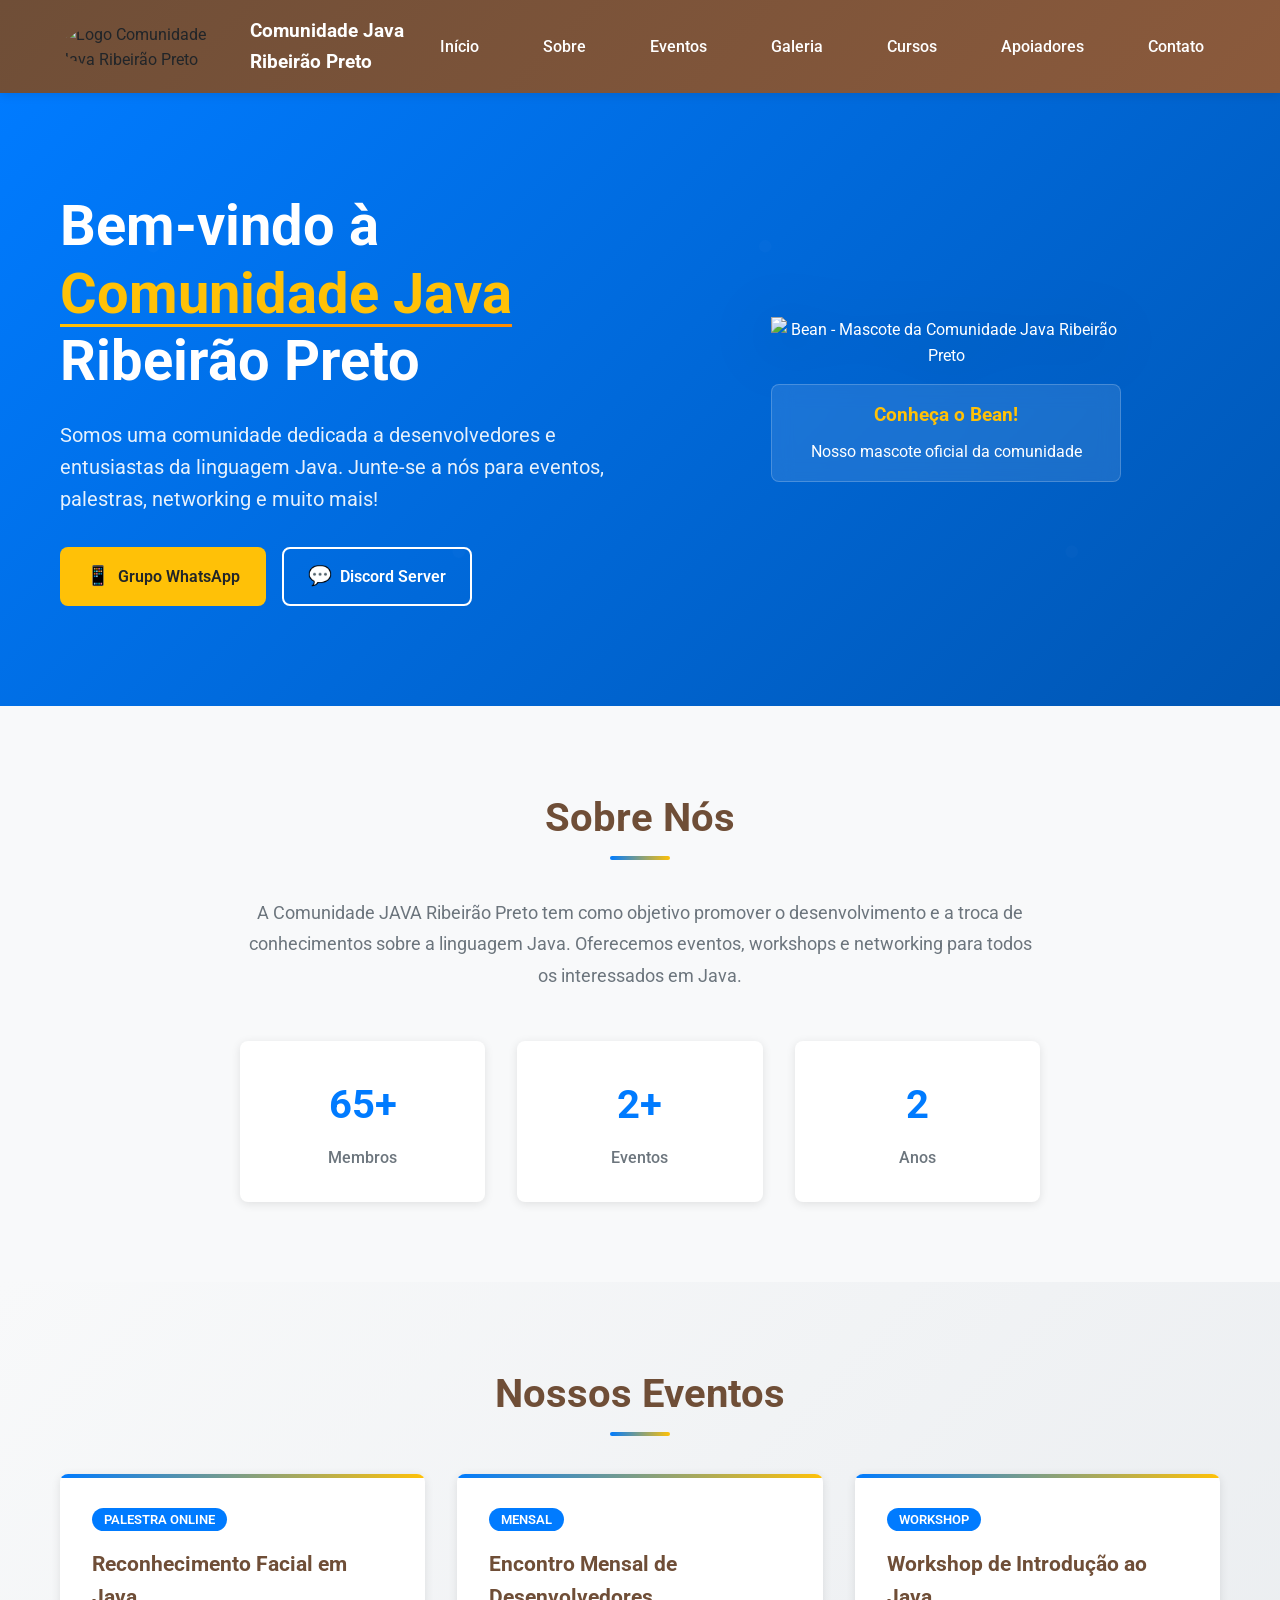
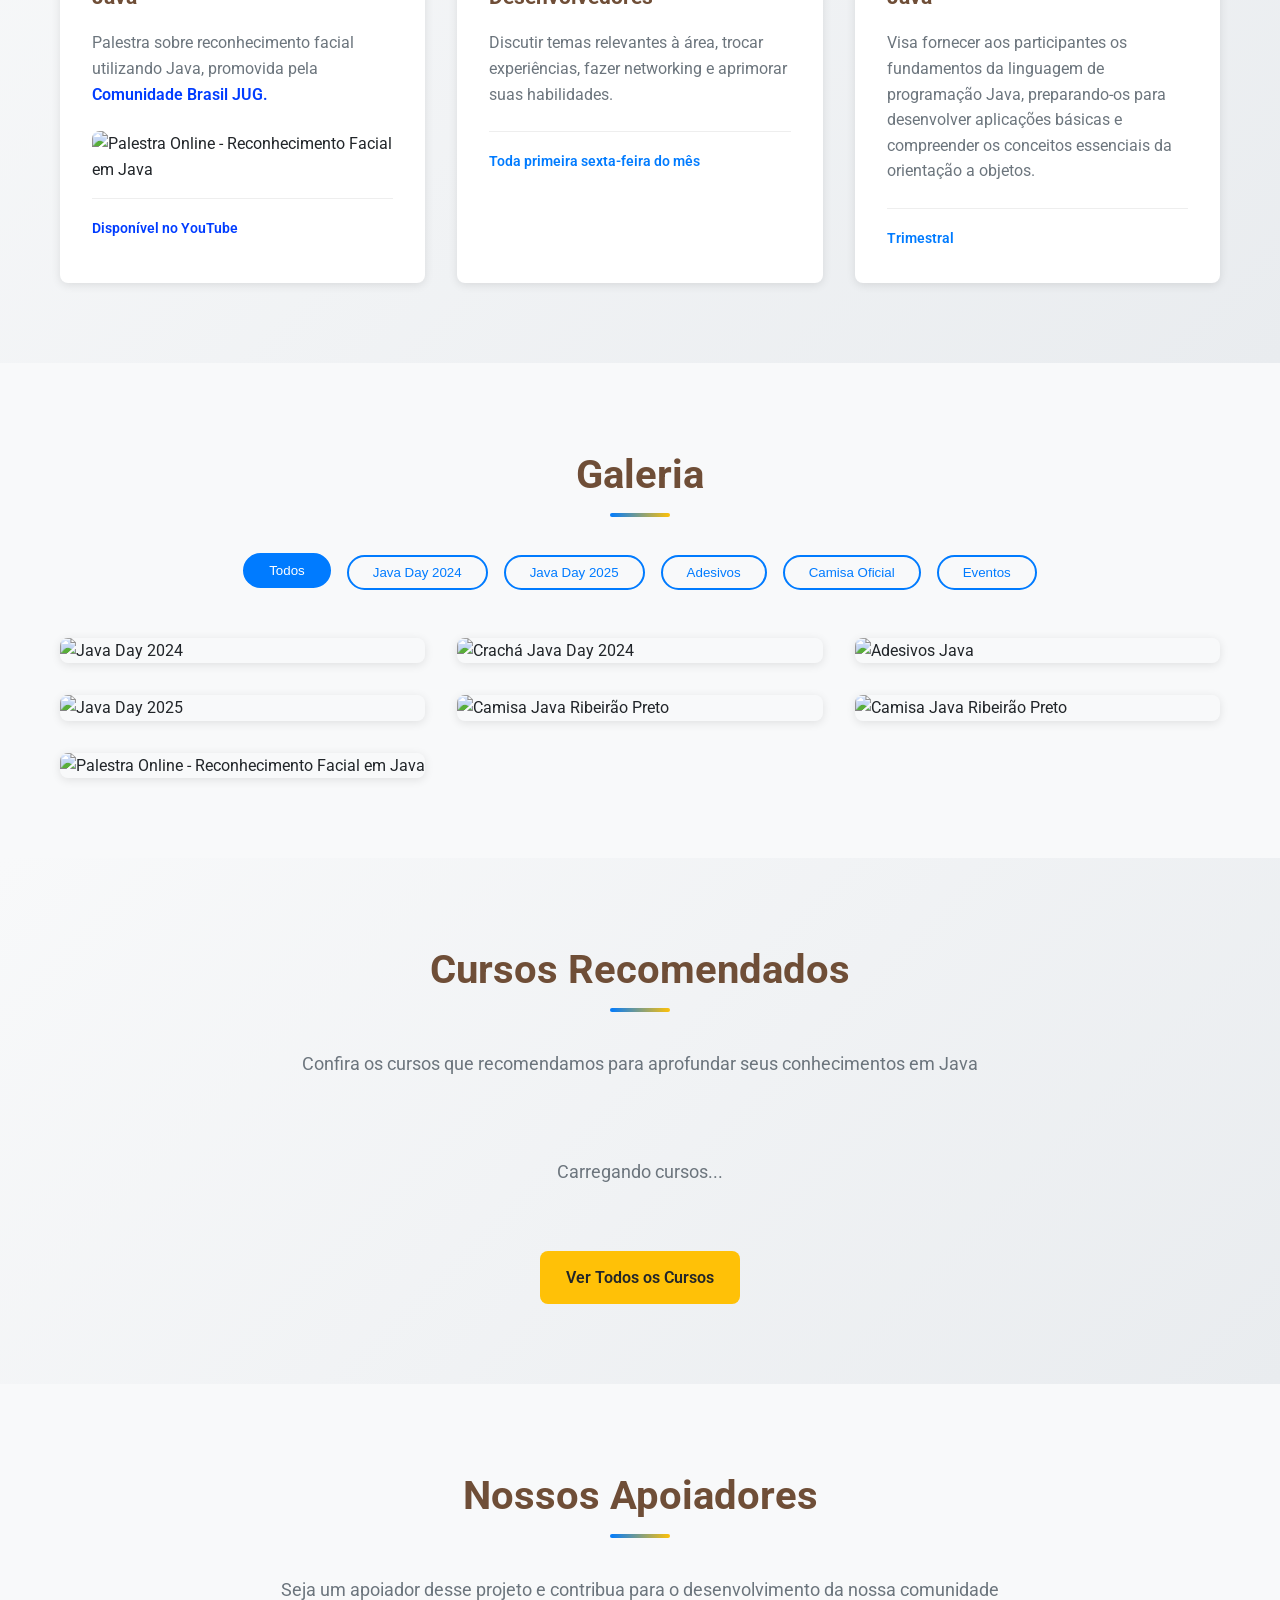
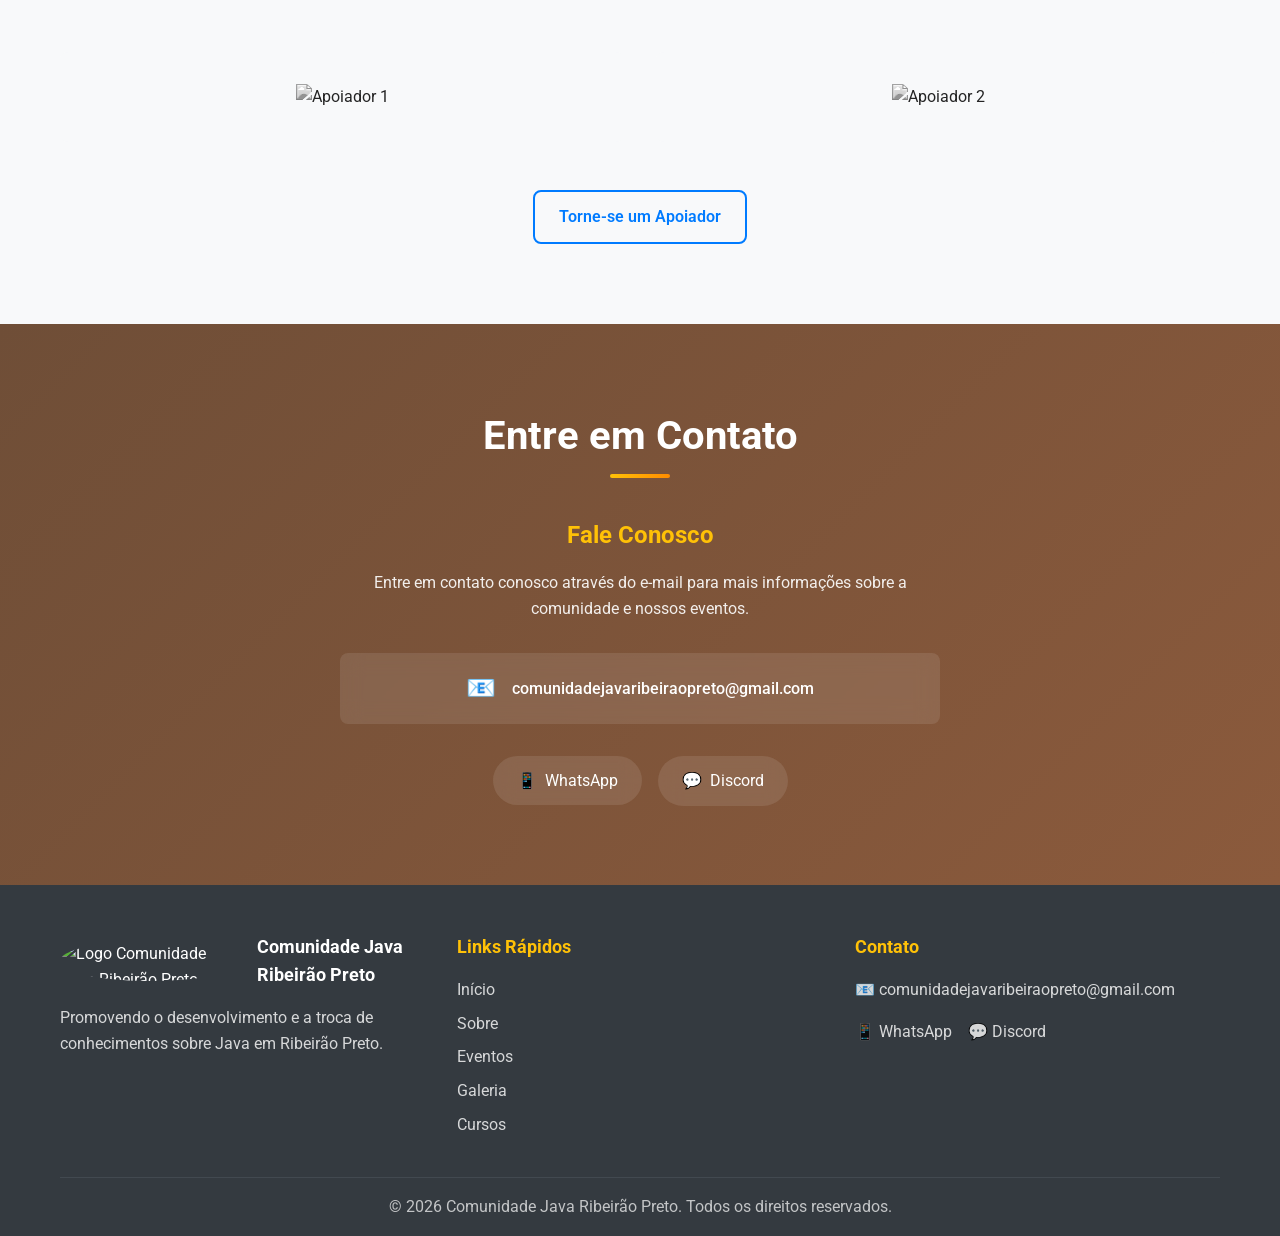
==== index.html @ 6bf6322d "Cria área de cursos recomendados" ====
<!DOCTYPE html>
<html lang="pt-BR">
<head>
    <meta charset="UTF-8">
    <meta name="viewport" content="width=device-width, initial-scale=1.0">
    <title>Comunidade Java Ribeirão Preto - Desenvolvedores Java em Ribeirão Preto</title>
    <meta name="description" content="Comunidade dedicada a desenvolvedores e entusiastas da linguagem Java em Ribeirão Preto. Eventos, workshops, networking e muito mais!">
    <meta name="keywords" content="Java, Ribeirão Preto, programação, desenvolvedores, comunidade, eventos, workshops">
    <link rel="preconnect" href="https://fonts.googleapis.com">
    <link rel="preconnect" href="https://fonts.gstatic.com" crossorigin>
    <link href="https://fonts.googleapis.com/css2?family=Roboto:wght@300;400;500;700&display=swap" rel="stylesheet">
    <link rel="stylesheet" href="style.css">
    <link rel="icon" href="assets/logo-java-ribeirao-preto.png" type="image/x-icon">
</head>
<body>
    <header>
        <nav class="navbar">
            <div class="nav-container">
                <div class="logo">
                    <img src="assets/logo-java-ribeirao-preto.png" alt="Logo Comunidade Java Ribeirão Preto">
                    <span class="logo-text">Comunidade Java Ribeirão Preto</span>
                </div>
                <div class="nav-menu" id="nav-menu">
                    <a href="#home" class="nav-link">Início</a>
                    <a href="#about" class="nav-link">Sobre</a>
                    <a href="#events" class="nav-link">Eventos</a>
                    <a href="#gallery" class="nav-link">Galeria</a>
					<a href="cursos.html" class="nav-link">Cursos</a>
                    <a href="#supporters" class="nav-link">Apoiadores</a>
                    <a href="#contact" class="nav-link">Contato</a>
                </div>
                <div class="hamburger" id="hamburger">
                    <span class="bar"></span>
                    <span class="bar"></span>
                    <span class="bar"></span>
                </div>
            </div>
        </nav>
    </header>

    <main>
        <section id="home" class="hero">
            <div class="hero-container">
                <div class="hero-content">
                    <h1 class="hero-title">Bem-vindo à <span class="highlight">Comunidade Java</span> Ribeirão Preto</h1>
                    <p class="hero-description">Somos uma comunidade dedicada a desenvolvedores e entusiastas da linguagem Java. Junte-se a nós para eventos, palestras, networking e muito mais!</p>
                    <div class="hero-buttons">
                        <a href="https://chat.whatsapp.com/LoqCp0AbmDm2FfRO1XLM27" class="btn btn-primary" target="_blank" rel="noopener">
                            <span class="btn-icon">📱</span>
                            Grupo WhatsApp
                        </a>
                        <a href="https://discord.gg/TqcZJE6B" class="btn btn-secondary" target="_blank" rel="noopener">
                            <span class="btn-icon">💬</span>
                            Discord Server
                        </a>
                    </div>
                </div>
                <div class="hero-image">
                    <div class="mascot-container">
                        <img src="assets/COMPARTILHADO-ComunidadeJava.png" alt="Bean - Mascote da Comunidade Java Ribeirão Preto" class="mascot">
                        <div class="mascot-info">
                            <h3>Conheça o Bean!</h3>
                            <p>Nosso mascote oficial da comunidade</p>
                        </div>
                    </div>
                </div>
            </div>
        </section>

        <section id="about" class="section">
            <div class="container">
                <h2 class="section-title">Sobre Nós</h2>
                <div class="about-content">
                    <div class="about-text">
                        <p>A Comunidade JAVA Ribeirão Preto tem como objetivo promover o desenvolvimento e a troca de conhecimentos sobre a linguagem Java. Oferecemos eventos, workshops e networking para todos os interessados em Java.</p>
                        <div class="stats">
                            <div class="stat-item">
                                <span class="stat-number">65+</span>
                                <span class="stat-label">Membros</span>
                            </div>
                            <div class="stat-item">
                                <span class="stat-number">2+</span>
                                <span class="stat-label">Eventos</span>
                            </div>
                            <div class="stat-item">
                                <span class="stat-number">2</span> <!-- Inicio em Agosto/2024-->
                                <span class="stat-label">Anos</span>
                            </div>
                        </div>
                    </div>
                </div>
            </div>
        </section>

        <section id="events" class="section events-section">
            <div class="container">
                <h2 class="section-title">Nossos Eventos</h2>                
                <div class="event-cards">
                    <div class="card">
                        <div class="card-header">
                            <span class="event-type">Palestra Online</span>
                        </div>
                        <h3>Reconhecimento Facial em Java</h3>
                        <p>Palestra sobre reconhecimento facial utilizando Java, promovida pela <a href="#" target="_blank" rel="noopener" class="link-blue">Comunidade Brasil JUG.</a></p>
                        <img src="assets/Banner Live - Reconhecimento Facial em Java.png" alt="Palestra Online - Reconhecimento Facial em Java" class="card-image">
                        <div class="card-footer">
                            <span class="event-date"><a href="https://youtube.com/watch?v=b0ucER6LOQc&feature=youtu.be" target="_blank" rel="noopener" class="link-blue">Disponível no YouTube</a></span>
                        </div>
                        
                    </div>                    
                    <div class="card">
                        <div class="card-header">
                            <span class="event-type">Mensal</span>
                        </div>
                        <h3>Encontro Mensal de Desenvolvedores</h3>
                        <p>Discutir temas relevantes à área, trocar experiências, fazer networking e aprimorar suas habilidades.</p>
                        <div class="card-footer">
                            <span class="event-date">Toda primeira sexta-feira do mês</span>
                        </div>
                    </div>
                    <div class="card">
                        <div class="card-header">
                            <span class="event-type">Workshop</span>
                        </div>
                        <h3>Workshop de Introdução ao Java</h3>
                        <p>Visa fornecer aos participantes os fundamentos da linguagem de programação Java, preparando-os para desenvolver aplicações básicas e compreender os conceitos essenciais da orientação a objetos.</p>
                        <div class="card-footer">
                            <span class="event-date">Trimestral</span>
                        </div>
                    </div>
                </div>
            </div>
        </section>

        <section id="gallery" class="section">
            <div class="container">
                <h2 class="section-title">Galeria</h2>
                <div class="gallery-filter">
                    <button class="filter-btn active" data-filter="all">Todos</button>
                    <button class="filter-btn" data-filter="java-day-2024">Java Day 2024</button>
                    <button class="filter-btn" data-filter="java-day-2025">Java Day 2025</button>
                    <button class="filter-btn" data-filter="adesivos">Adesivos</button>
                    <button class="filter-btn" data-filter="camisa-javarp">Camisa Oficial</button>
                    <button class="filter-btn" data-filter="eventos">Eventos</button>
                </div>
                <div class="gallery-grid">
                    <div class="gallery-item" data-category="java-day-2024">
                        <img src="assets/JavaDay/Comunidade Java Ribeirão Preto no Java Day 2024.jpg" alt="Java Day 2024">
                        <div class="gallery-overlay">
                            <h4>Java Day 2024</h4>
                            <p>Evento organizado pela comunidade <a href="https://javanoroeste.com.br/" target="_blank" rel="noopener" class="link-golden">Java Noroeste</a></p>
                        </div>
                    </div>
                    <div class="gallery-item" data-category="java-day-2024">
                        <img src="assets/JavaDay/cracha_java_day_2024.jpg" alt="Crachá Java Day 2024">
                        <div class="gallery-overlay">
                            <h4>Crachá Java Day 2024</h4>
                            <p>Usado no evento <a href="https://javanoroeste.com.br/" target="_blank" rel="noopener" class="link-golden">Java Day 2024</a> em Rio Preto</p>
                        </div>
                    </div>
                    <div class="gallery-item" data-category="adesivos">
                        <img src="assets/Adesivos/adesivos_comunidade_java.jpg" alt="Adesivos Java">
                        <div class="gallery-overlay">
                            <h4>Adesivos Java</h4>
                            <p>Usados por integrantes da Comunidade Java Ribeirão Preto</p>
                        </div>
                    </div>
                    <div class="gallery-item" data-category="java-day-2025">
                        <img src="assets/JavaDay/Comunidade Java Ribeirão Preto no Java Day 2025.jpeg" alt="Java Day 2025">
                        <div class="gallery-overlay">
                            <h4>Java Day 2025</h4>
                            <p>Evento organizado pela comunidade <a href="https://javanoroeste.com.br/" target="_blank" rel="noopener" class="link-golden">Java Noroeste</a></p>
                        </div>
                    </div>
                    <div class="gallery-item" data-category="camisa-javarp">
                        <img src="assets/CamisaJavaRP/camisa-javarp.jpeg" alt="Camisa Java Ribeirão Preto">
                        <div class="gallery-overlay">
                            <h4>Camisa Java Ribeirão Preto</h4>
                            <p>Camisa oficial da Comunidade Java Ribeirão Preto</p>
                        </div>
                    </div>
                    <div class="gallery-item" data-category="camisa-javarp">
                        <img src="assets/CamisaJavaRP/camisa-javarp-marrom.jpeg" alt="Camisa Java Ribeirão Preto">
                        <div class="gallery-overlay">
                            <h4>Camisa Java Ribeirão Preto</h4>
                            <p>Camisa oficial da Comunidade Java Ribeirão Preto</p>
                        </div>
                    </div>   
                    <div class="gallery-item" data-category="eventos">
                        <img src="assets/Apresentação Live - Reconhecimento Facial em Java.png" alt="Palestra Online - Reconhecimento Facial em Java">
                        <div class="gallery-overlay">
                            <h4>Palestra Online - Reconhecimento Facial em Java</h4>
                            <p>Palestra sobre reconhecimento facial utilizando Java, promovida pela Comunidade Brasil JUG. <a href="https://youtube.com/watch?v=b0ucER6LOQc&feature=youtu.be" target="_blank" rel="noopener" class="link-golden">Disponível no YouTube.</a></p>
                        </div>
                    </div>                   
                </div>
            </div>
        </section>

        <section id="courses" class="section courses-section">
            <div class="container">
                <h2 class="section-title">Cursos Recomendados</h2>
                <p class="section-subtitle">Confira os cursos que recomendamos para aprofundar seus conhecimentos em Java</p>
                <div class="courses-grid" id="courses-preview">
                    <p class="loading-text">Carregando cursos...</p>
                </div>
                <div class="view-all-courses">
                    <a href="cursos.html" class="btn btn-primary">Ver Todos os Cursos</a>
                </div>
            </div>
        </section>

        <section id="supporters" class="section supporters-section">
            <div class="container">
                <h2 class="section-title">Nossos Apoiadores</h2>
                <p class="section-subtitle">Seja um apoiador desse projeto e contribua para o desenvolvimento da nossa comunidade</p>
                <div class="supporters-logos">
                    <div class="supporter-item">
                        <img src="assets/Apoiadores da comunidade Java.png" alt="Apoiador 1">
                    </div>
                    <div class="supporter-item">
                        <img src="assets/Duke apresenta seu certificado de apoio.png" alt="Apoiador 2">
                    </div>
                </div>
                <div class="become-supporter">
                    <a href="#contact" class="btn btn-outline">Torne-se um Apoiador</a>
                </div>
            </div>
        </section>

        <section id="contact" class="section contact-section">
            <div class="container">
                <h2 class="section-title">Entre em Contato</h2>
                <div class="contact-content">
                    <div class="contact-info">
                        <h3>Fale Conosco</h3>
                        <p>Entre em contato conosco através do e-mail para mais informações sobre a comunidade e nossos eventos.</p>
                        <div class="contact-item">
                            <span class="contact-icon">📧</span>
                            <a href="mailto:comunidadejavaribeiraopreto@gmail.com">comunidadejavaribeiraopreto@gmail.com</a>
                        </div>
                        <div class="social-links">
                            <a href="https://chat.whatsapp.com/LoqCp0AbmDm2FfRO1XLM27" class="social-link" target="_blank" rel="noopener">
                                <span>📱</span> WhatsApp
                            </a>
                            <a href="https://discord.gg/TqcZJE6B" class="social-link" target="_blank" rel="noopener">
                                <span>💬</span> Discord
                            </a>
                        </div>
                    </div>
                </div>
            </div>
        </section>
    </main>

    <footer class="footer">
        <div class="container">
            <div class="footer-content">
                <div class="footer-section">
                    <div class="footer-logo">
                        <img src="assets/logo-java-ribeirao-preto.png" alt="Logo Comunidade Java Ribeirão Preto">
                        <span>Comunidade Java Ribeirão Preto</span>
                    </div>
                    <p>Promovendo o desenvolvimento e a troca de conhecimentos sobre Java em Ribeirão Preto.</p>
                </div>
                <div class="footer-section">
                    <h4>Links Rápidos</h4>
                    <ul>
                        <li><a href="#home">Início</a></li>
                        <li><a href="#about">Sobre</a></li>
                        <li><a href="#events">Eventos</a></li>
                        <li><a href="#gallery">Galeria</a></li>
						<li><a href="cursos.html">Cursos</a></li>
                    </ul>
                </div>
                <div class="footer-section">
                    <h4>Contato</h4>
                    <p>📧 comunidadejavaribeiraopreto@gmail.com</p>
                    <div class="footer-social">
                        <a href="https://chat.whatsapp.com/LoqCp0AbmDm2FfRO1XLM27" target="_blank" rel="noopener">📱 WhatsApp</a>
                        <a href="https://discord.gg/TqcZJE6B" target="_blank" rel="noopener">💬 Discord</a>
                    </div>
                </div>
            </div>
            <div class="footer-bottom">
                <p>&copy; 2026 Comunidade Java Ribeirão Preto. Todos os direitos reservados.</p>
            </div>
        </div>
    </footer>

    <script src="script.js"></script>
</body>
</html>
---- style.css ----
/* Variáveis de Cores */
:root {
    --primary-color: #007bff;
    --secondary-color: #6c757d;
    --accent-color: #ffc107;
    --success-color: #28a745;
    --danger-color: #dc3545;
    --warning-color: #fd7e14;
    --info-color: #17a2b8;
    --light-color: #f8f9fa;
    --dark-color: #343a40;
    --java-brown: #6f4e37;
    --java-orange: #ff8c00;
    --java-beige: #f5f5dc;
    --text-primary: #212529;
    --text-secondary: #6c757d;
    --white: #ffffff;
    --shadow: 0 2px 10px rgba(0, 0, 0, 0.1);
    --shadow-hover: 0 4px 20px rgba(0, 0, 0, 0.15);
    --border-radius: 8px;
    --transition: all 0.3s ease;
}

/* Reset e Base */
* {
    margin: 0;
    padding: 0;
    box-sizing: border-box;
}

html {
    scroll-behavior: smooth;
}

body {
    font-family: 'Roboto', -apple-system, BlinkMacSystemFont, 'Segoe UI', sans-serif;
    line-height: 1.6;
    color: var(--text-primary);
    background-color: var(--white);
    overflow-x: hidden;
}

.container {
    max-width: 1200px;
    margin: 0 auto;
    padding: 0 20px;
}

/* Header e Navegação */
header {
    background: linear-gradient(135deg, var(--java-brown) 0%, #8b5a3c 100%);
    box-shadow: var(--shadow);
    position: sticky;
    top: 0;
    z-index: 1000;
}

.navbar {
    padding: 1rem 0;
}

.nav-container {
    display: flex;
    justify-content: space-between;
    align-items: center;
    max-width: 1200px;
    margin: 0 auto;
    padding: 0 20px;
}

.logo {
    display: flex;
    align-items: center;
    gap: 12px;
}

.logo img {
    height: 50px;
    width: auto;
    border-radius: 50%;
}

.logo-text {
    color: var(--white);
    font-size: 1.2rem;
    font-weight: 700;
}

.nav-menu {
    display: flex;
    gap: 2rem;
}

.nav-link {
    color: var(--white);
    text-decoration: none;
    font-weight: 500;
    padding: 0.5rem 1rem;
    border-radius: var(--border-radius);
    transition: var(--transition);
    position: relative;
}

.nav-link:hover {
    background-color: rgba(255, 255, 255, 0.1);
    transform: translateY(-2px);
}

.nav-link::after {
    content: '';
    position: absolute;
    bottom: -5px;
    left: 50%;
    width: 0;
    height: 2px;
    background-color: var(--accent-color);
    transition: var(--transition);
    transform: translateX(-50%);
}

.nav-link:hover::after {
    width: 80%;
}

/* Menu Hamburger */
.hamburger {
    display: none;
    flex-direction: column;
    cursor: pointer;
    gap: 4px;
}

.bar {
    width: 25px;
    height: 3px;
    background-color: var(--white);
    transition: var(--transition);
}

/* Hero Section */
.hero {
    background: linear-gradient(135deg, var(--primary-color) 0%, #0056b3 100%);
    color: var(--white);
    padding: 100px 0;
    position: relative;
    overflow: hidden;
}

.hero::before {
    content: '';
    position: absolute;
    top: 0;
    left: 0;
    right: 0;
    bottom: 0;
    background: url('data:image/svg+xml,<svg xmlns="http://www.w3.org/2000/svg" viewBox="0 0 100 100"><defs><pattern id="grain" width="100" height="100" patternUnits="userSpaceOnUse"><circle cx="25" cy="25" r="1" fill="rgba(255,255,255,0.05)"/><circle cx="75" cy="75" r="1" fill="rgba(255,255,255,0.05)"/></pattern></defs><rect width="100" height="100" fill="url(%23grain)"/></svg>');
    opacity: 0.3;
}

.hero-container {
    display: flex;
    align-items: center;
    gap: 4rem;
    max-width: 1200px;
    margin: 0 auto;
    padding: 0 20px;
    position: relative;
    z-index: 1;
}

.hero-content {
    flex: 1;
    max-width: 600px;
}

.hero-title {
    font-size: 3.5rem;
    font-weight: 700;
    margin-bottom: 1.5rem;
    line-height: 1.2;
}

.highlight {
    color: var(--accent-color);
    position: relative;
}

.highlight::after {
    content: '';
    position: absolute;
    bottom: 0;
    left: 0;
    width: 100%;
    height: 3px;
    background: linear-gradient(90deg, var(--accent-color), var(--java-orange));
}

.hero-description {
    font-size: 1.25rem;
    margin-bottom: 2rem;
    opacity: 0.9;
    line-height: 1.6;
}

.hero-buttons {
    display: flex;
    gap: 1rem;
    flex-wrap: wrap;
}

.btn {
    display: inline-flex;
    align-items: center;
    gap: 0.5rem;
    padding: 12px 24px;
    border-radius: var(--border-radius);
    text-decoration: none;
    font-weight: 600;
    transition: var(--transition);
    border: 2px solid transparent;
    cursor: pointer;
    font-size: 1rem;
}

.btn-primary {
    background-color: var(--accent-color);
    color: var(--text-primary);
}

.btn-primary:hover {
    background-color: #ffda6a;
    transform: translateY(-2px);
    box-shadow: var(--shadow-hover);
}

.btn-secondary {
    background-color: transparent;
    color: var(--white);
    border-color: var(--white);
}

.btn-secondary:hover {
    background-color: var(--white);
    color: var(--primary-color);
    transform: translateY(-2px);
}

.btn-outline {
    background-color: transparent;
    color: var(--primary-color);
    border-color: var(--primary-color);
}

.btn-outline:hover {
    background-color: var(--primary-color);
    color: var(--white);
    transform: translateY(-2px);
}

.btn-icon {
    font-size: 1.2rem;
}

/* Hero Image */
.hero-image {
    flex: 1;
    display: flex;
    justify-content: center;
    align-items: center;
}

.mascot-container {
    text-align: center;
    position: relative;
}

.mascot {
    max-width: 350px;
    height: auto;
    filter: drop-shadow(0 10px 30px rgba(0, 0, 0, 0.3));
    animation: float 3s ease-in-out infinite;
}

@keyframes float {
    0%, 100% { transform: translateY(0px); }
    50% { transform: translateY(-10px); }
}

.mascot-info {
    margin-top: 1rem;
    background: rgba(255, 255, 255, 0.1);
    backdrop-filter: blur(10px);
    padding: 1rem;
    border-radius: var(--border-radius);
    border: 1px solid rgba(255, 255, 255, 0.2);
}

.mascot-info h3 {
    color: var(--accent-color);
    margin-bottom: 0.5rem;
}

/* Seções Gerais */
.section {
    padding: 80px 0;
    position: relative;
}

.section:nth-child(even) {
    background-color: var(--light-color);
}

.section-title {
    font-size: 2.5rem;
    font-weight: 700;
    text-align: center;
    margin-bottom: 3rem;
    color: var(--java-brown);
    position: relative;
}

.section-title::after {
    content: '';
    position: absolute;
    bottom: -10px;
    left: 50%;
    width: 60px;
    height: 4px;
    background: linear-gradient(90deg, var(--primary-color), var(--accent-color));
    transform: translateX(-50%);
    border-radius: 2px;
}

.section-subtitle {
    text-align: center;
    font-size: 1.1rem;
    color: var(--text-secondary);
    margin-bottom: 3rem;
}

/* Seção Sobre */
.about-content {
    text-align: center;
    max-width: 800px;
    margin: 0 auto;
}

.about-text p {
    font-size: 1.1rem;
    line-height: 1.8;
    margin-bottom: 3rem;
    color: var(--text-secondary);
}

.stats {
    display: grid;
    grid-template-columns: repeat(auto-fit, minmax(150px, 1fr));
    gap: 2rem;
    margin-top: 3rem;
}

.stat-item {
    text-align: center;
    padding: 2rem 1rem;
    background: var(--white);
    border-radius: var(--border-radius);
    box-shadow: var(--shadow);
    transition: var(--transition);
}

.stat-item:hover {
    transform: translateY(-5px);
    box-shadow: var(--shadow-hover);
}

.stat-number {
    display: block;
    font-size: 2.5rem;
    font-weight: 700;
    color: var(--primary-color);
    margin-bottom: 0.5rem;
}

.stat-label {
    font-size: 1rem;
    color: var(--text-secondary);
    font-weight: 500;
}

/* Seção de Eventos */
.events-section {
    background: linear-gradient(135deg, var(--light-color) 0%, #e9ecef 100%);
}

.event-cards {
    display: grid;
    grid-template-columns: repeat(auto-fit, minmax(350px, 1fr));
    gap: 2rem;
}

.card {
    background: var(--white);
    border-radius: var(--border-radius);
    padding: 2rem;
    box-shadow: var(--shadow);
    transition: var(--transition);
    position: relative;
    overflow: hidden;
}

.card::before {
    content: '';
    position: absolute;
    top: 0;
    left: 0;
    width: 100%;
    height: 4px;
    background: linear-gradient(90deg, var(--primary-color), var(--accent-color));
}

.card:hover {
    transform: translateY(-5px);
    box-shadow: var(--shadow-hover);
}

.card-header {
    margin-bottom: 1rem;
}

.card-image {
    width: 100%;
    height: 150px;
    object-fit: cover;
    border-radius: var(--border-radius);
    margin-bottom: 1rem;
}

.event-type {
    background: var(--primary-color);
    color: var(--white);
    padding: 0.25rem 0.75rem;
    border-radius: 20px;
    font-size: 0.8rem;
    font-weight: 600;
    text-transform: uppercase;
}

.card h3 {
    color: var(--java-brown);
    margin-bottom: 1rem;
    font-size: 1.3rem;
}

.card p {
    color: var(--text-secondary);
    line-height: 1.6;
    margin-bottom: 1.5rem;
}

.card-footer {
    border-top: 1px solid #eee;
    padding-top: 1rem;
}

.event-date {
    color: var(--primary-color);
    font-weight: 600;
    font-size: 0.9rem;
}

/* Galeria */
.gallery-filter {
    display: flex;
    justify-content: center;
    gap: 1rem;
    margin-bottom: 3rem;
    flex-wrap: wrap;
}

.filter-btn {
    background: transparent;
    border: 2px solid var(--primary-color);
    color: var(--primary-color);
    padding: 0.5rem 1.5rem;
    border-radius: 25px;
    cursor: pointer;
    transition: var(--transition);
    font-weight: 500;
}

.filter-btn:hover,
.filter-btn.active {
    background: var(--primary-color);
    color: var(--white);
    transform: translateY(-2px);
}

.gallery-grid {
    display: grid;
    grid-template-columns: repeat(auto-fit, minmax(300px, 1fr));
    gap: 2rem;
}

.gallery-item {
    position: relative;
    border-radius: var(--border-radius);
    overflow: hidden;
    box-shadow: var(--shadow);
    transition: var(--transition);
}

.gallery-item:hover {
    transform: translateY(-5px);
    box-shadow: var(--shadow-hover);
}

.gallery-item img {
    width: 100%;
    height: 250px;
    object-fit: cover;
    transition: var(--transition);
}

.gallery-item:hover img {
    transform: scale(1.05);
}

.gallery-overlay {
    position: absolute;
    bottom: 0;
    left: 0;
    right: 0;
    background: linear-gradient(transparent, rgba(0, 0, 0, 0.8));
    color: var(--white);
    padding: 2rem 1.5rem 1.5rem;
    transform: translateY(100%);
    transition: var(--transition);
}

.gallery-item:hover .gallery-overlay {
    transform: translateY(0);
}

.gallery-overlay h4 {
    margin-bottom: 0.5rem;
    font-size: 1.1rem;
}

.gallery-overlay p {
    font-size: 0.9rem;
    opacity: 0.9;
}

/* Apoiadores */
.supporters-section {
    background: var(--white);
}

.supporters-logos {
    display: grid;
    grid-template-columns: repeat(auto-fit, minmax(200px, 1fr));
    gap: 2rem;
    margin-bottom: 3rem;
}

.supporter-item {
    display: flex;
    justify-content: center;
    align-items: center;
    padding: 2rem;
    background: var(--light-color);
    border-radius: var(--border-radius);
    transition: var(--transition);
}

.supporter-item:hover {
    transform: translateY(-5px);
    box-shadow: var(--shadow);
}

.supporter-item img {
    max-width: 150px;
    height: auto;
    filter: grayscale(100%);
    transition: var(--transition);
}

.supporter-item:hover img {
    filter: grayscale(0%);
}

.become-supporter {
    text-align: center;
}

/* Contato */
.contact-section {
    background: linear-gradient(135deg, var(--java-brown) 0%, #8b5a3c 100%);
    color: var(--white);
}

.contact-section .section-title {
    color: var(--white);
}

.contact-section .section-title::after {
    background: linear-gradient(90deg, var(--accent-color), var(--java-orange));
}

.contact-content {
    max-width: 600px;
    margin: 0 auto;
    text-align: center;
}

.contact-info h3 {
    color: var(--accent-color);
    margin-bottom: 1rem;
    font-size: 1.5rem;
}

.contact-info p {
    margin-bottom: 2rem;
    opacity: 0.9;
    line-height: 1.6;
}

.contact-item {
    display: flex;
    align-items: center;
    justify-content: center;
    gap: 1rem;
    margin-bottom: 2rem;
    padding: 1rem;
    background: rgba(255, 255, 255, 0.1);
    border-radius: var(--border-radius);
    backdrop-filter: blur(10px);
}

.contact-icon {
    font-size: 1.5rem;
}

.contact-item a {
    color: var(--white);
    text-decoration: none;
    font-weight: 500;
}

.contact-item a:hover {
    color: var(--accent-color);
}

.link-golden {
    color: #ffd700;
    text-decoration: none;
    font-weight: 600;
    position: relative;
    transition: var(--transition);
}

.link-golden::after {
    content: '';
    position: absolute;
    left: 0;
    bottom: -2px;
    width: 100%;
    height: 2px;
    background: linear-gradient(90deg, rgba(255, 215, 0, 0.9), rgba(255, 215, 0, 0.3));
    transform: scaleX(0);
    transform-origin: left;
    transition: var(--transition);
}

.link-golden:hover {
    color: #ffffff;
    text-shadow: 0 0 10px rgba(255, 215, 0, 0.9);
}

.link-golden:hover::after {
    transform: scaleX(1);
}

.link-blue {
    color: #003cff;
    text-decoration: none;
    font-weight: 600;
    position: relative;
    transition: var(--transition);
}

.link-blue::after {
    content: '';
    position: absolute;
    left: 0;
    bottom: -2px;
    width: 100%;
    height: 2px;
    background: linear-gradient(90deg, rgba(0, 30, 255, 0.9), rgba(0, 76, 255, 0.3));
    transform: scaleX(0);
    transform-origin: left;
    transition: var(--transition);
}

.link-blue:hover {
    color: #0033fe;
    text-shadow: 0 0 10px rgba(222, 222, 222, 0.9);
}

.link-blue:hover::after {
    transform: scaleX(1);
}


.social-links {
    display: flex;
    justify-content: center;
    gap: 1rem;
    flex-wrap: wrap;
}

.social-link {
    display: flex;
    align-items: center;
    gap: 0.5rem;
    padding: 0.75rem 1.5rem;
    background: rgba(255, 255, 255, 0.1);
    color: var(--white);
    text-decoration: none;
    border-radius: 25px;
    transition: var(--transition);
    backdrop-filter: blur(10px);
}

.social-link:hover {
    background: var(--accent-color);
    color: var(--text-primary);
    transform: translateY(-2px);
}

/* Footer */
.footer {
    background: var(--dark-color);
    color: var(--white);
    padding: 3rem 0 1rem;
}

.footer-content {
    display: grid;
    grid-template-columns: repeat(auto-fit, minmax(250px, 1fr));
    gap: 2rem;
    margin-bottom: 2rem;
}

.footer-section h4 {
    color: var(--accent-color);
    margin-bottom: 1rem;
    font-size: 1.1rem;
}

.footer-logo {
    display: flex;
    align-items: center;
    gap: 1rem;
    margin-bottom: 1rem;
}

.footer-logo img {
    height: 40px;
    border-radius: 50%;
}

.footer-logo span {
    font-weight: 700;
    font-size: 1.1rem;
}

.footer-section p {
    opacity: 0.8;
    line-height: 1.6;
}

.footer-section ul {
    list-style: none;
}

.footer-section ul li {
    margin-bottom: 0.5rem;
}

.footer-section ul li a {
    color: var(--white);
    text-decoration: none;
    opacity: 0.8;
    transition: var(--transition);
}

.footer-section ul li a:hover {
    opacity: 1;
    color: var(--accent-color);
}

.footer-social {
    display: flex;
    gap: 1rem;
    margin-top: 1rem;
}

.footer-social a {
    color: var(--white);
    text-decoration: none;
    opacity: 0.8;
    transition: var(--transition);
}

.footer-social a:hover {
    opacity: 1;
    color: var(--accent-color);
}

.footer-bottom {
    border-top: 1px solid #495057;
    padding-top: 1rem;
    text-align: center;
    opacity: 0.7;
}




/* Seção de Cursos */
.courses-section {
    background: linear-gradient(135deg, var(--light-color) 0%, #e9ecef 100%);
}

.courses-grid {
    display: grid;
    grid-template-columns: repeat(auto-fit, minmax(280px, 1fr));
    gap: 2rem;
    margin-bottom: 2rem;
}

.course-card {
    background: var(--white);
    border-radius: var(--border-radius);
    overflow: hidden;
    box-shadow: var(--shadow);
    transition: var(--transition);
    display: flex;
    flex-direction: column;
}

.course-card:hover {
    transform: translateY(-8px);
    box-shadow: var(--shadow-hover);
}

.course-image {
    width: 100%;
    height: 200px;
    object-fit: cover;
    transition: var(--transition);
}

.course-card:hover .course-image {
    transform: scale(1.05);
}

.course-content {
    padding: 1.5rem;
    flex-grow: 1;
    display: flex;
    flex-direction: column;
}

.course-title {
    color: var(--java-brown);
    font-size: 1.2rem;
    font-weight: 600;
    margin-bottom: 0.75rem;
    line-height: 1.4;
}

.course-description {
    color: var(--text-secondary);
    font-size: 0.95rem;
    line-height: 1.5;
    margin-bottom: 1rem;
    flex-grow: 1;
}

.course-link {
    display: inline-block;
    background: linear-gradient(135deg, var(--primary-color), #0056b3);
    color: var(--white);
    padding: 0.75rem 1.5rem;
    border-radius: 25px;
    text-decoration: none;
    font-weight: 600;
    text-align: center;
    transition: var(--transition);
    align-self: flex-start;
}

.course-link:hover {
    transform: translateY(-2px);
    box-shadow: 0 4px 12px rgba(0, 123, 255, 0.3);
}

.view-all-courses {
    text-align: center;
}

.loading-text {
    text-align: center;
    color: var(--text-secondary);
    padding: 2rem;
    font-size: 1.1rem;
}

/* Página de Cursos */
.courses-page-hero {
    background: linear-gradient(135deg, var(--java-brown) 0%, #8b5a3c 100%);
    color: var(--white);
    padding: 80px 0;
    text-align: center;
}

.courses-page-title {
    font-size: 3rem;
    font-weight: 700;
    margin-bottom: 1rem;
}

.courses-page-subtitle {
    font-size: 1.2rem;
    opacity: 0.9;
    max-width: 600px;
    margin: 0 auto;
}

.courses-page-section {
    padding: 80px 0;
}

.courses-grid-full {
    display: grid;
    grid-template-columns: repeat(auto-fill, minmax(300px, 1fr));
    gap: 2rem;
}

.cta-section {
    background: linear-gradient(135deg, var(--primary-color) 0%, #0056b3 100%);
    color: var(--white);
    padding: 60px 0;
    text-align: center;
}

.cta-section h2 {
    font-size: 2.5rem;
    margin-bottom: 1rem;
}

.cta-section p {
    font-size: 1.1rem;
    margin-bottom: 2rem;
    opacity: 0.9;
    max-width: 600px;
    margin-left: auto;
    margin-right: auto;
}


/* Responsividade */
@media (max-width: 768px) {
    .hamburger {
        display: flex;
    }

    .nav-menu {
        position: fixed;
        left: -100%;
        top: 70px;
        flex-direction: column;
        background-color: var(--java-brown);
        width: 100%;
        text-align: center;
        transition: 0.3s;
        box-shadow: var(--shadow);
        padding: 2rem 0;
    }

    .nav-menu.active {
        left: 0;
    }

    .hero-container {
        flex-direction: column;
        text-align: center;
        gap: 2rem;
    }

    .hero-title {
        font-size: 2.5rem;
    }

    .hero-buttons {
        justify-content: center;
    }

    .mascot {
        max-width: 250px;
    }

    .event-cards {
        grid-template-columns: 1fr;
    }

    .gallery-grid {
        grid-template-columns: 1fr;
    }

    .supporters-logos {
        grid-template-columns: repeat(2, 1fr);
    }

    .stats {
        grid-template-columns: 1fr;
    }

    .footer-content {
        grid-template-columns: 1fr;
        text-align: center;
    }

    .social-links {
        flex-direction: column;
        align-items: center;
    }
}

@media (max-width: 480px) {
    .hero-title {
        font-size: 2rem;
    }

    .section-title {
        font-size: 2rem;
    }

    .btn {
        padding: 10px 20px;
        font-size: 0.9rem;
    }

    .supporters-logos {
        grid-template-columns: 1fr;
    }
}

/* Animações */
@keyframes fadeInUp {
    from {
        opacity: 0;
        transform: translateY(30px);
    }
    to {
        opacity: 1;
        transform: translateY(0);
    }
}

.section {
    animation: fadeInUp 0.6s ease-out;
}

/* Scroll suave para links internos */
html {
    scroll-padding-top: 80px;
}
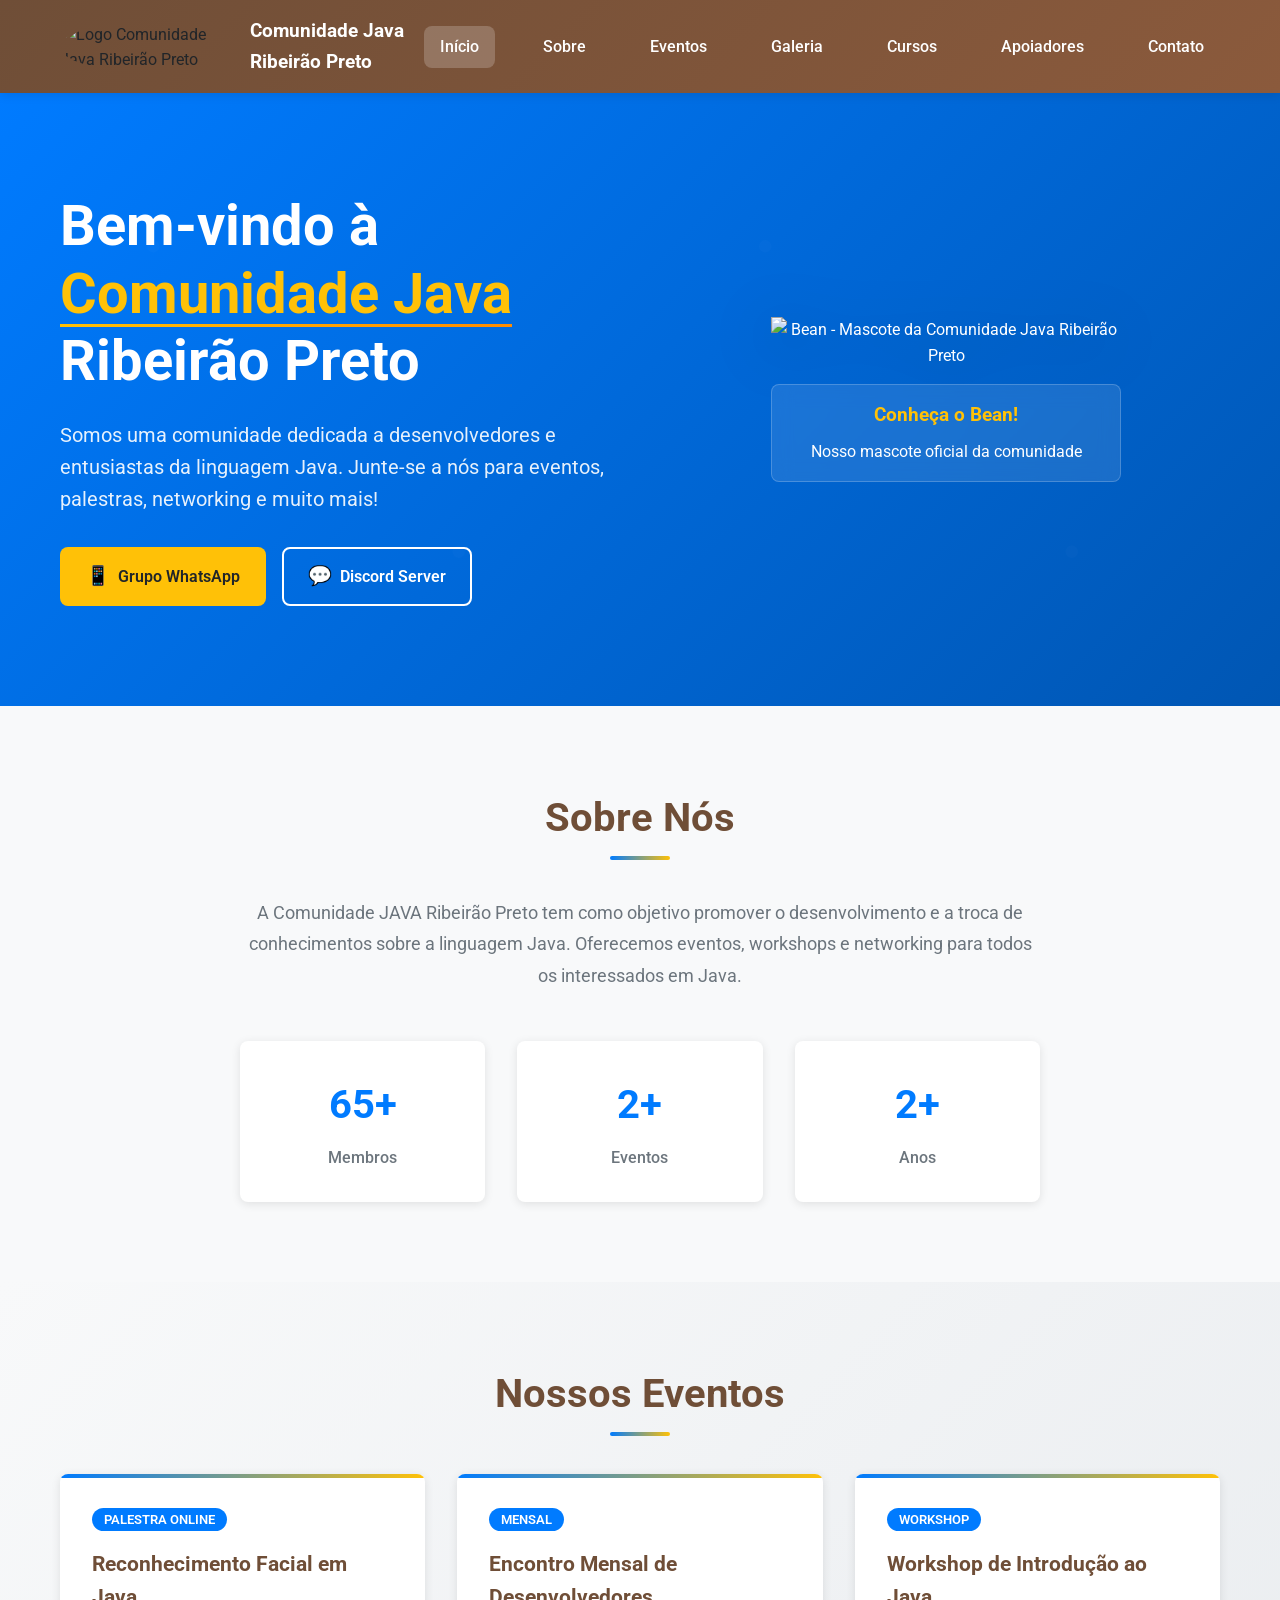
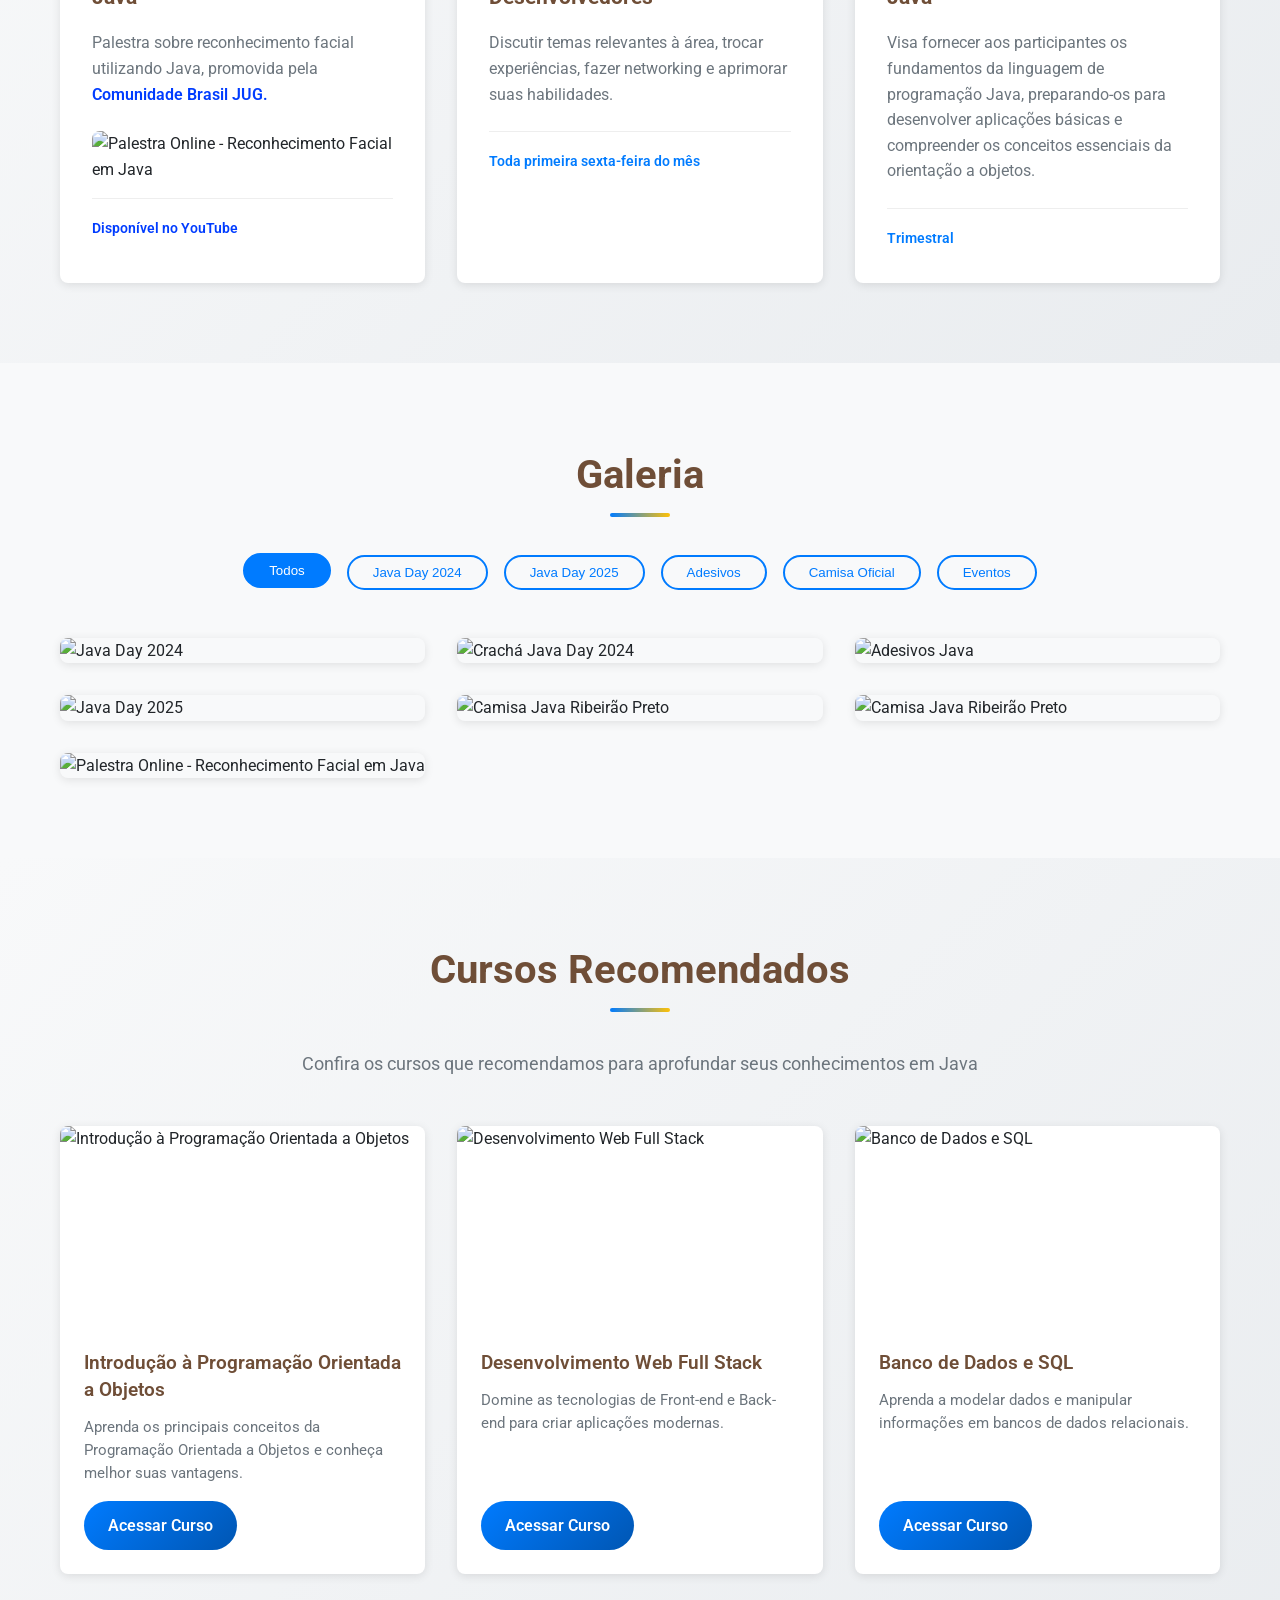
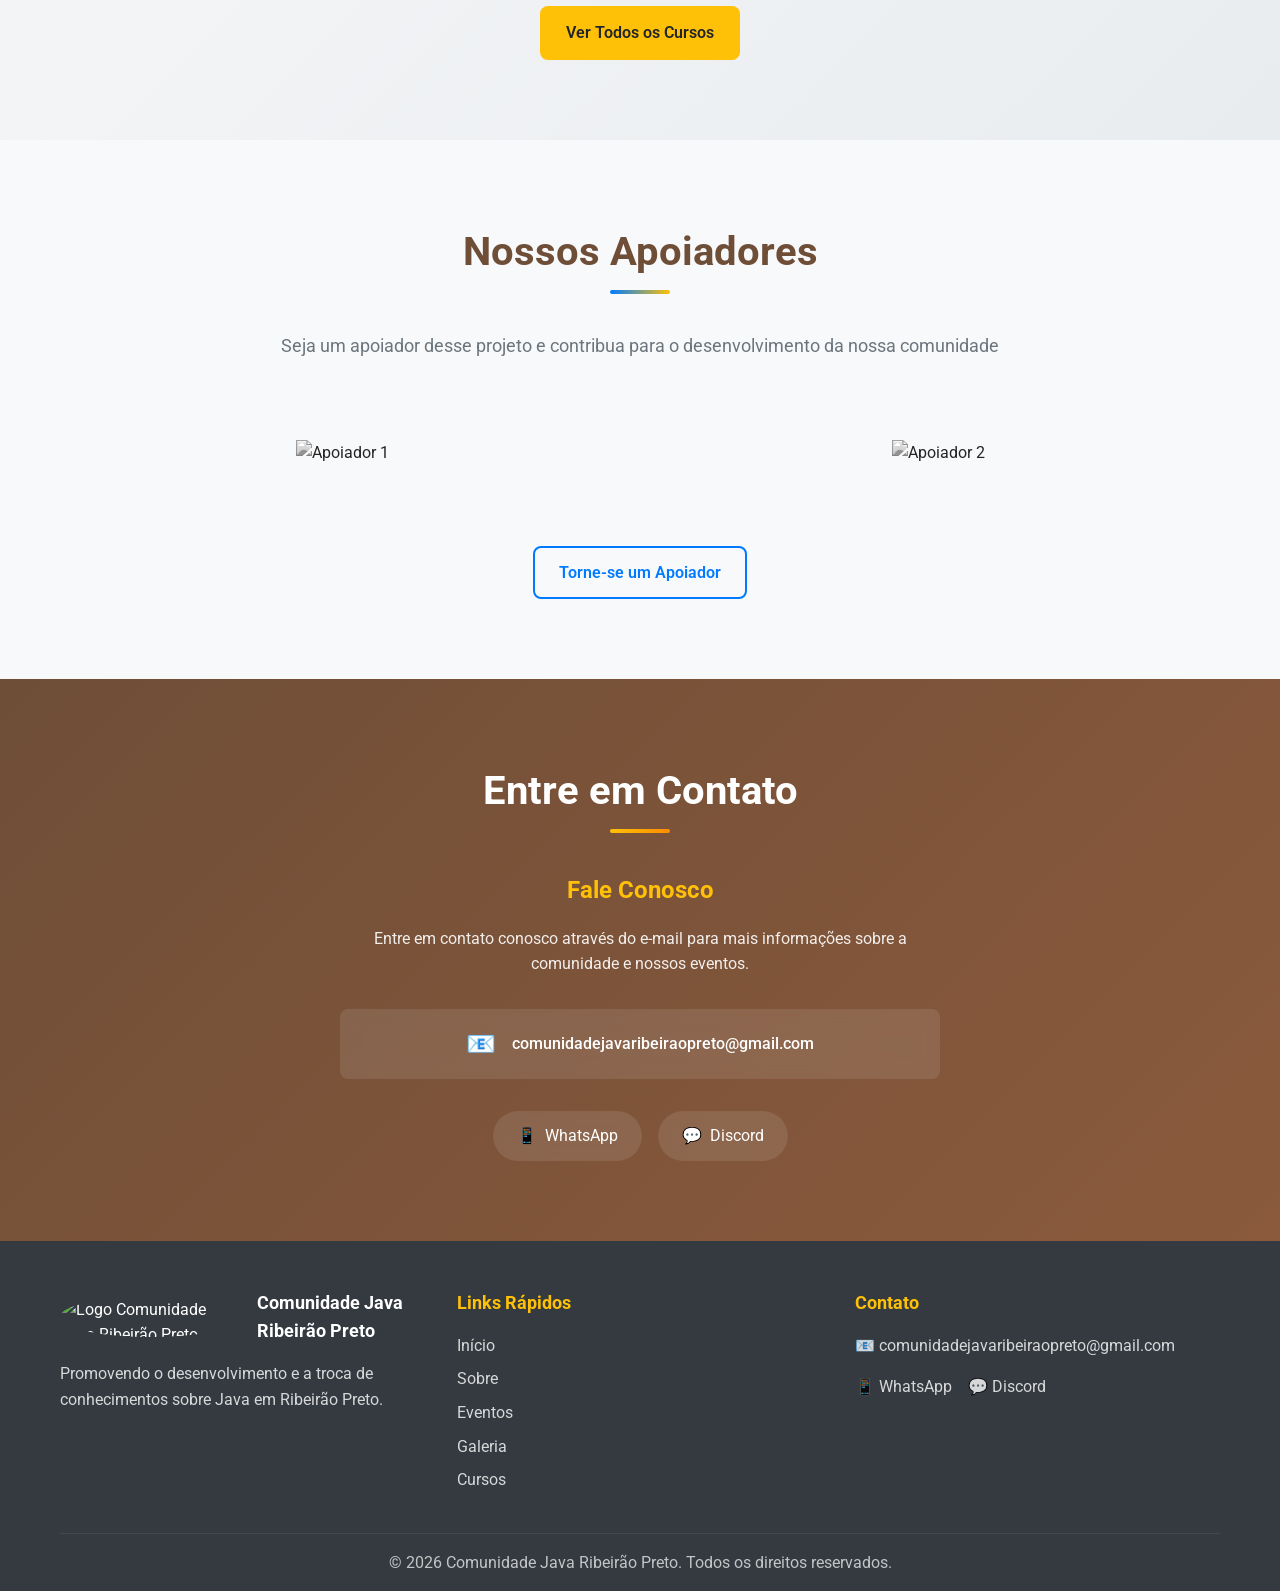
==== commit f7a11126: "Feat: Implementação do botão back-to-back" ====
--- a/index.html
+++ b/index.html
@@ -29,7 +29,7 @@
                     <a href="#supporters" class="nav-link">Apoiadores</a>
                     <a href="#contact" class="nav-link">Contato</a>
                 </div>
-                <div class="hamburger" id="hamburger">
+                <div class="hamburger" id="hamburger" role="button" aria-label="Abrir menu" aria-expanded="false" tabindex="0">
                     <span class="bar"></span>
                     <span class="bar"></span>
                     <span class="bar"></span>
@@ -287,7 +287,7 @@
             </div>
         </div>
     </footer>
-
+    <button id="backToTop" class="back-to-top" aria-label="Voltar ao topo">↑</button>
     <script src="script.js"></script>
 </body>
 </html>
--- a/style.css
+++ b/style.css
@@ -1058,6 +1058,41 @@
     }
 }
 
+.back-to-top {
+    position: fixed;
+    right: 20px;
+    bottom: 20px;
+    width: 45px;
+    height: 45px;
+    background-color: var(--accent-color);
+    color: var(--dark-color);
+    border: none;
+    border-radius: 50%;
+    box-shadow: var(--shadow);
+    cursor: pointer;
+    display: none;
+    align-items: center;
+    justify-content: center;
+    font-weight: 700;
+    font-size: 1.3rem;
+    z-index: 1100;
+    transition: transform 0.3s ease, opacity 0.3s ease;
+}
+
+.back-to-top.visible {
+    display: flex;
+    opacity: 0.9;
+}
+
+.back-to-top:hover {
+    transform: translateY(-2px);
+    opacity: 1;
+}
+
+.nav-link.active {
+    background: rgba(255, 255, 255, 0.2);
+}
+
 /* Animações */
 @keyframes fadeInUp {
     from {
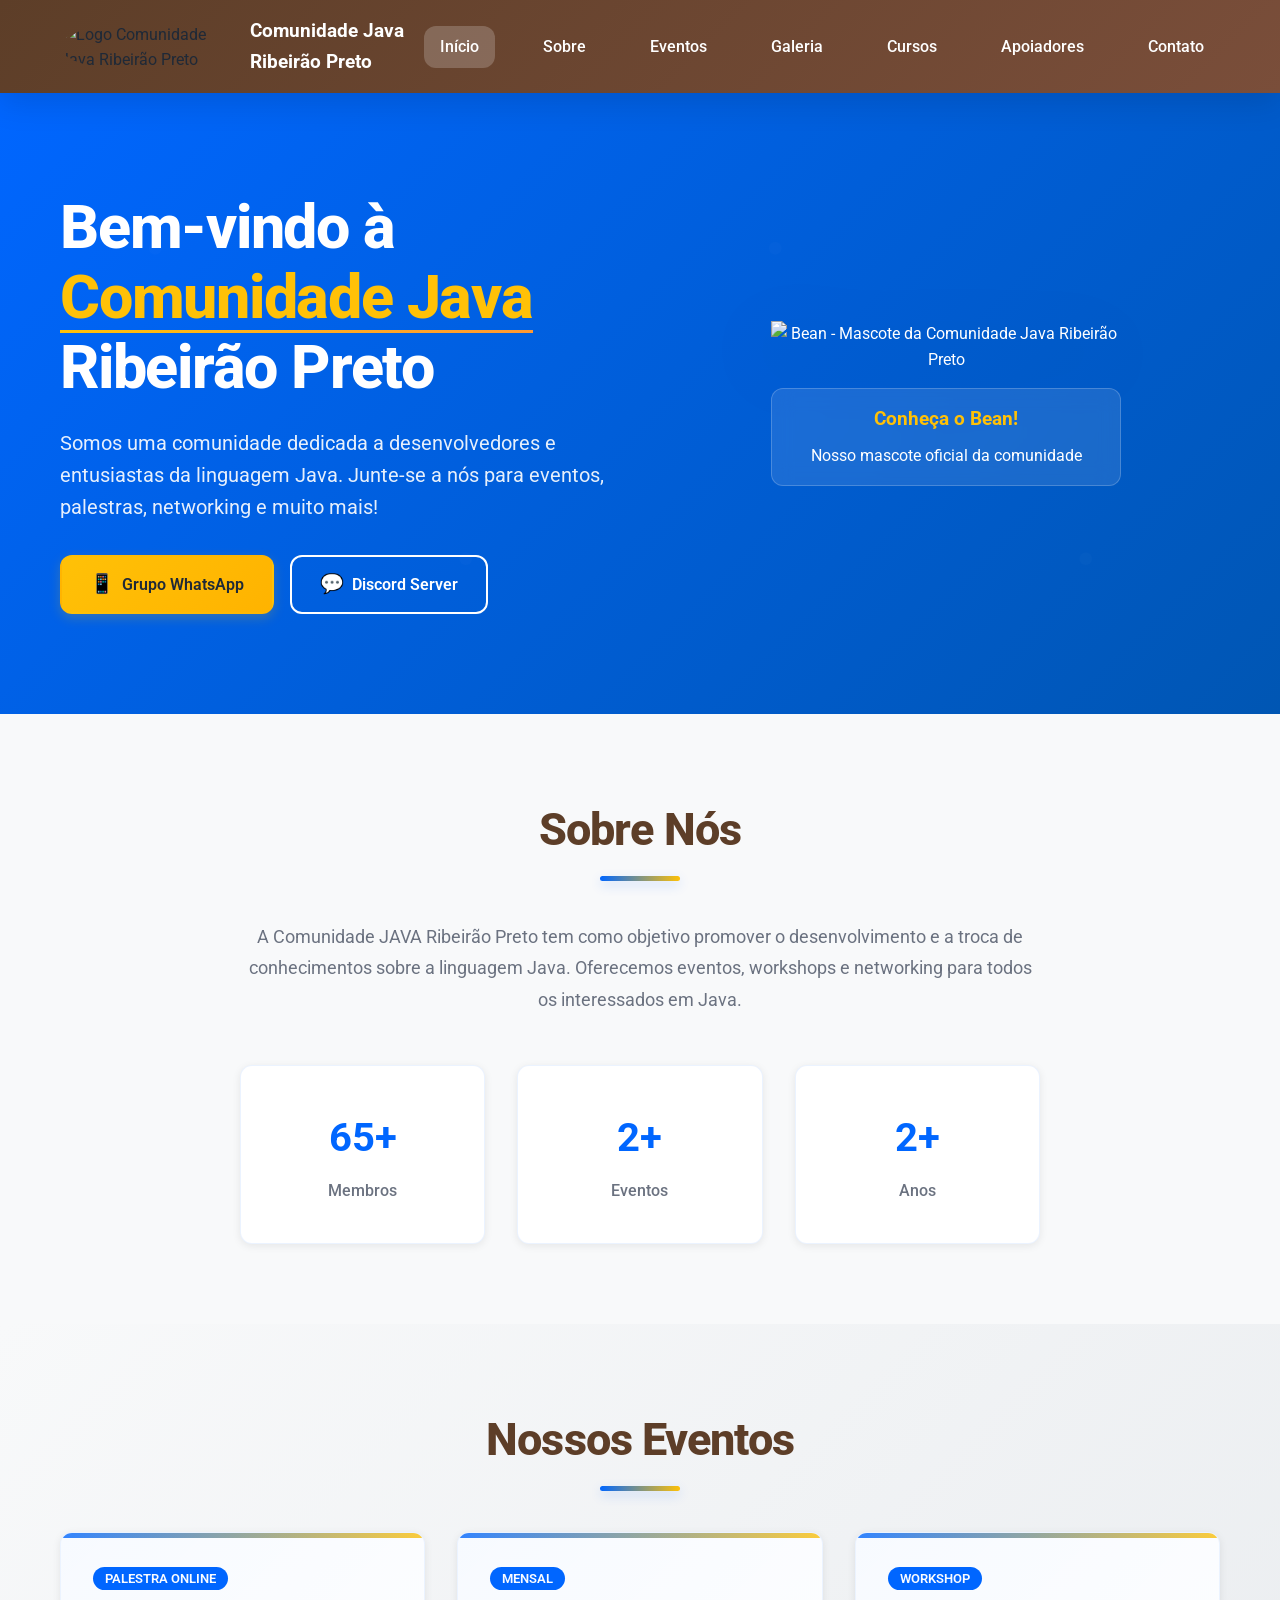
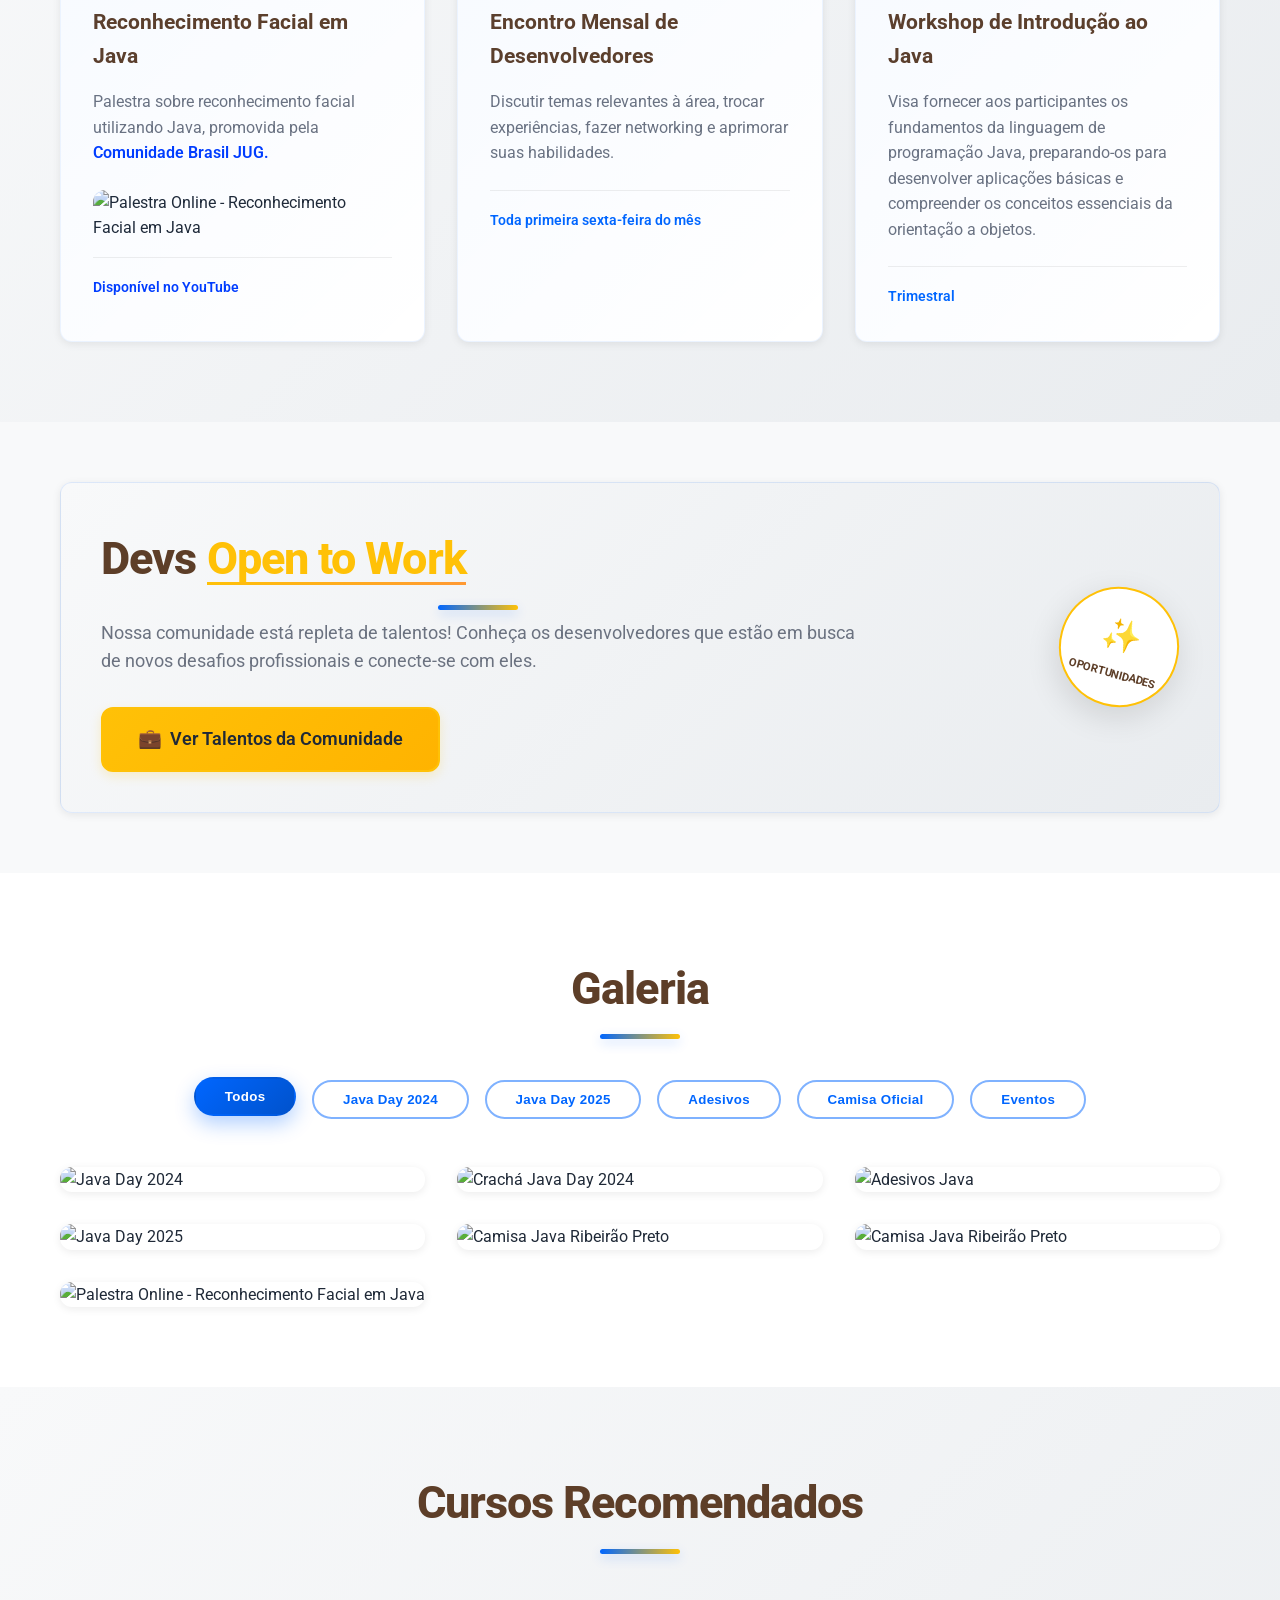
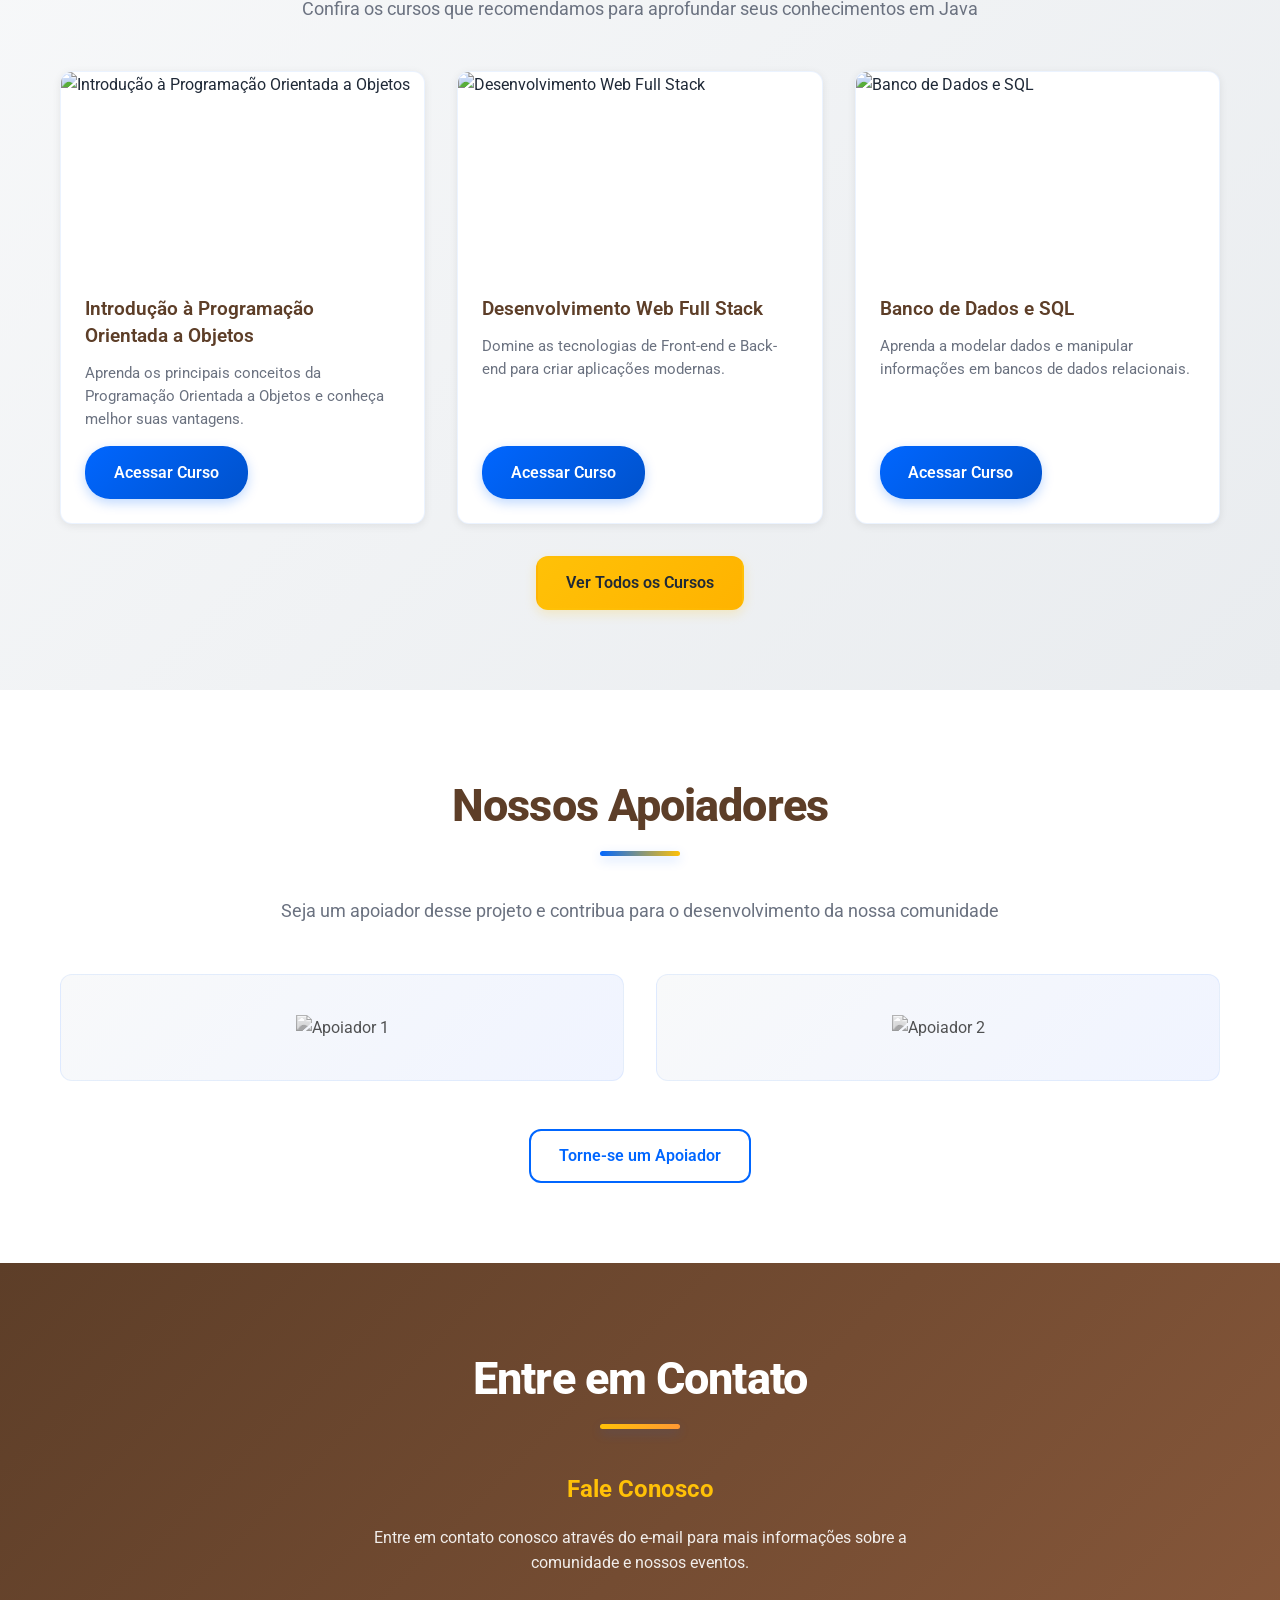
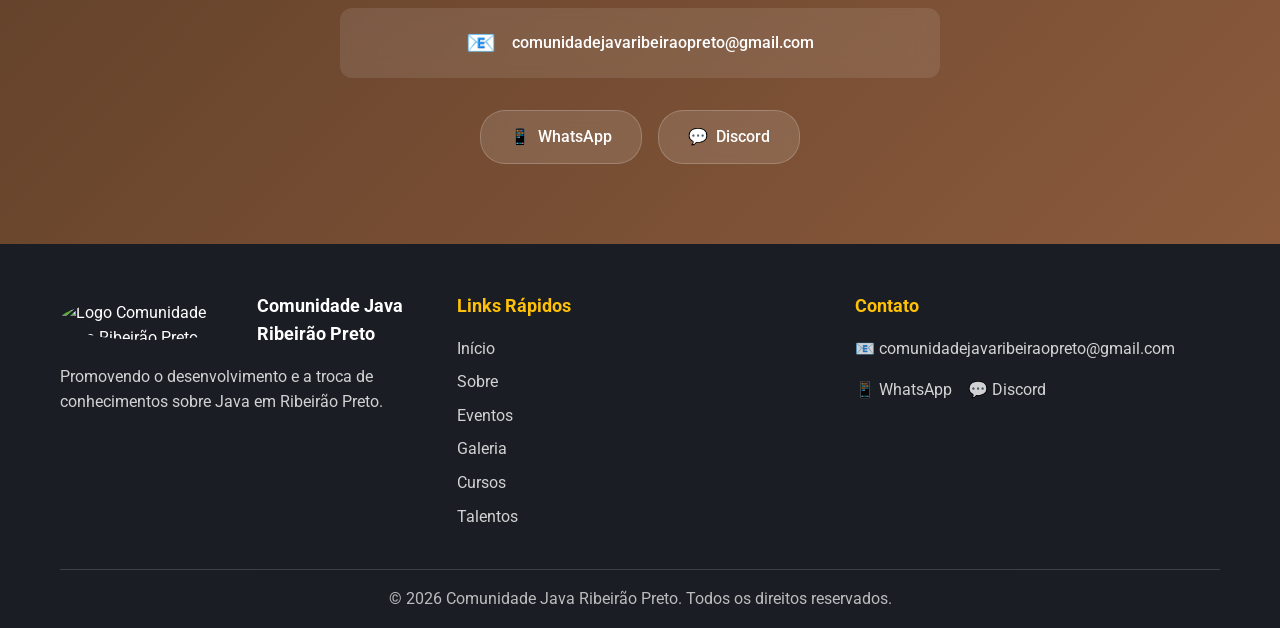
==== commit 042b33cf: "Feat: Add Open To Work Developers area" ====
--- a/index.html
+++ b/index.html
@@ -25,7 +25,7 @@
                     <a href="#about" class="nav-link">Sobre</a>
                     <a href="#events" class="nav-link">Eventos</a>
                     <a href="#gallery" class="nav-link">Galeria</a>
-					<a href="cursos.html" class="nav-link">Cursos</a>
+                    <a href="cursos.html" class="nav-link">Cursos</a>
                     <a href="#supporters" class="nav-link">Apoiadores</a>
                     <a href="#contact" class="nav-link">Contato</a>
                 </div>
@@ -66,6 +66,8 @@
                 </div>
             </div>
         </section>
+
+
 
         <section id="about" class="section">
             <div class="container">
@@ -132,6 +134,27 @@
             </div>
         </section>
 
+        <section id="devs-cta" class="section devs-cta-section">
+            <div class="container">
+                <div class="devs-cta-card">
+                    <div class="devs-cta-content">
+                        <h2 class="section-title" style="text-align: left; margin-bottom: 1.5rem;">Devs <span class="highlight">Open to Work</span></h2>
+                        <p>Nossa comunidade está repleta de talentos! Conheça os desenvolvedores que estão em busca de novos desafios profissionais e conecte-se com eles.</p>
+                        <div class="devs-cta-footer">
+                            <a href="devs.html" class="btn btn-primary btn-featured">
+                                <span class="btn-icon">💼</span>
+                                Ver Talentos da Comunidade
+                            </a>
+                        </div>
+                    </div>
+                    <div class="devs-cta-badge">
+                        <div class="badge-icon">✨</div>
+                        <span>Oportunidades</span>
+                    </div>
+                </div>
+            </div>
+        </section>
+                
         <section id="gallery" class="section">
             <div class="container">
                 <h2 class="section-title">Galeria</h2>
@@ -271,6 +294,7 @@
                         <li><a href="#events">Eventos</a></li>
                         <li><a href="#gallery">Galeria</a></li>
 						<li><a href="cursos.html">Cursos</a></li>
+                            <li><a href="devs.html">Talentos</a></li>
                     </ul>
                 </div>
                 <div class="footer-section">
--- a/style.css
+++ b/style.css
@@ -1,6 +1,6 @@
 /* Variáveis de Cores */
 :root {
-    --primary-color: #007bff;
+    --primary-color: #0066ff;
     --secondary-color: #6c757d;
     --accent-color: #ffc107;
     --success-color: #28a745;
@@ -8,17 +8,18 @@
     --warning-color: #fd7e14;
     --info-color: #17a2b8;
     --light-color: #f8f9fa;
-    --dark-color: #343a40;
-    --java-brown: #6f4e37;
-    --java-orange: #ff8c00;
+    --dark-color: #1a1d23;
+    --java-brown: #5d3e28;
+    --java-orange: #ff9933;
     --java-beige: #f5f5dc;
-    --text-primary: #212529;
-    --text-secondary: #6c757d;
+    --text-primary: #1f2937;
+    --text-secondary: #6b7280;
     --white: #ffffff;
-    --shadow: 0 2px 10px rgba(0, 0, 0, 0.1);
-    --shadow-hover: 0 4px 20px rgba(0, 0, 0, 0.15);
-    --border-radius: 8px;
-    --transition: all 0.3s ease;
+    --shadow: 0 2px 8px rgba(0, 0, 0, 0.08);
+    --shadow-lg: 0 10px 32px rgba(0, 0, 0, 0.12);
+    --shadow-hover: 0 8px 24px rgba(0, 0, 0, 0.16);
+    --border-radius: 12px;
+    --transition: all 0.35s cubic-bezier(0.4, 0, 0.2, 1);
 }
 
 /* Reset e Base */
@@ -48,11 +49,12 @@
 
 /* Header e Navegação */
 header {
-    background: linear-gradient(135deg, var(--java-brown) 0%, #8b5a3c 100%);
-    box-shadow: var(--shadow);
+    background: linear-gradient(135deg, var(--java-brown) 0%, #7a4e3a 100%);
+    box-shadow: var(--shadow-lg);
     position: sticky;
     top: 0;
     z-index: 1000;
+    animation: slideInDown 0.5s ease-out;
 }
 
 .navbar {
@@ -119,7 +121,8 @@
 }
 
 .nav-link:hover::after {
-    width: 80%;
+    width: 100%;
+    box-shadow: 0 0 10px rgba(255, 193, 7, 0.5);
 }
 
 /* Menu Hamburger */
@@ -174,10 +177,11 @@
 }
 
 .hero-title {
-    font-size: 3.5rem;
-    font-weight: 700;
+    font-size: 3.8rem;
+    font-weight: 800;
     margin-bottom: 1.5rem;
-    line-height: 1.2;
+    line-height: 1.15;
+    letter-spacing: -0.02em;
 }
 
 .highlight {
@@ -212,7 +216,7 @@
     display: inline-flex;
     align-items: center;
     gap: 0.5rem;
-    padding: 12px 24px;
+    padding: 12px 28px;
     border-radius: var(--border-radius);
     text-decoration: none;
     font-weight: 600;
@@ -220,17 +224,32 @@
     border: 2px solid transparent;
     cursor: pointer;
     font-size: 1rem;
+    position: relative;
+    overflow: hidden;
+}
+
+.btn::before {
+    content: '';
+    position: absolute;
+    inset: 0;
+    background: linear-gradient(45deg, transparent, rgba(255, 255, 255, 0.2), transparent);
+    transform: translateX(-100%);
+    transition: var(--transition);
+}
+
+.btn:hover::before {
+    transform: translateX(100%);
 }
 
 .btn-primary {
-    background-color: var(--accent-color);
+    background: linear-gradient(135deg, var(--accent-color), #ffb300);
     color: var(--text-primary);
+    box-shadow: 0 4px 12px rgba(255, 193, 7, 0.2);
 }
 
 .btn-primary:hover {
-    background-color: #ffda6a;
     transform: translateY(-2px);
-    box-shadow: var(--shadow-hover);
+    box-shadow: 0 8px 20px rgba(255, 193, 7, 0.3);
 }
 
 .btn-secondary {
@@ -277,13 +296,14 @@
 .mascot {
     max-width: 350px;
     height: auto;
-    filter: drop-shadow(0 10px 30px rgba(0, 0, 0, 0.3));
-    animation: float 3s ease-in-out infinite;
+    filter: drop-shadow(0 20px 40px rgba(0, 0, 0, 0.2));
+    animation: float 4s cubic-bezier(0.4, 0, 0.6, 1) infinite;
+    will-change: transform;
 }
 
 @keyframes float {
-    0%, 100% { transform: translateY(0px); }
-    50% { transform: translateY(-10px); }
+    0%, 100% { transform: translateY(0px) rotateZ(0deg); }
+    50% { transform: translateY(-15px) rotateZ(1deg); }
 }
 
 .mascot-info {
@@ -311,24 +331,26 @@
 }
 
 .section-title {
-    font-size: 2.5rem;
-    font-weight: 700;
+    font-size: 2.8rem;
+    font-weight: 800;
     text-align: center;
-    margin-bottom: 3rem;
+    margin-bottom: 3.5rem;
     color: var(--java-brown);
     position: relative;
+    letter-spacing: -0.02em;
 }
 
 .section-title::after {
     content: '';
     position: absolute;
-    bottom: -10px;
+    bottom: -15px;
     left: 50%;
-    width: 60px;
-    height: 4px;
+    width: 80px;
+    height: 5px;
     background: linear-gradient(90deg, var(--primary-color), var(--accent-color));
     transform: translateX(-50%);
-    border-radius: 2px;
+    border-radius: 3px;
+    box-shadow: 0 4px 12px rgba(0, 102, 255, 0.2);
 }
 
 .section-subtitle {
@@ -361,15 +383,35 @@
 
 .stat-item {
     text-align: center;
-    padding: 2rem 1rem;
+    padding: 2.5rem 1.5rem;
     background: var(--white);
     border-radius: var(--border-radius);
     box-shadow: var(--shadow);
     transition: var(--transition);
+    border: 1px solid rgba(0, 102, 255, 0.08);
+    position: relative;
+    overflow: hidden;
+}
+
+.stat-item::before {
+    content: '';
+    position: absolute;
+    top: 0;
+    left: 0;
+    width: 100%;
+    height: 3px;
+    background: linear-gradient(90deg, var(--primary-color), var(--accent-color));
+    transform: scaleX(0);
+    transform-origin: left;
+    transition: var(--transition);
+}
+
+.stat-item:hover::before {
+    transform: scaleX(1);
 }
 
 .stat-item:hover {
-    transform: translateY(-5px);
+    transform: translateY(-6px);
     box-shadow: var(--shadow-hover);
 }
 
@@ -406,6 +448,7 @@
     transition: var(--transition);
     position: relative;
     overflow: hidden;
+    border: 1px solid rgba(0, 102, 255, 0.08);
 }
 
 .card::before {
@@ -414,13 +457,23 @@
     top: 0;
     left: 0;
     width: 100%;
-    height: 4px;
+    height: 5px;
     background: linear-gradient(90deg, var(--primary-color), var(--accent-color));
+    opacity: 0.8;
+}
+
+.card::after {
+    content: '';
+    position: absolute;
+    inset: 0;
+    background: linear-gradient(135deg, rgba(0, 102, 255, 0.03), transparent);
+    pointer-events: none;
 }
 
 .card:hover {
-    transform: translateY(-5px);
+    transform: translateY(-6px);
     box-shadow: var(--shadow-hover);
+    border-color: rgba(0, 102, 255, 0.16);
 }
 
 .card-header {
@@ -479,20 +532,23 @@
 
 .filter-btn {
     background: transparent;
-    border: 2px solid var(--primary-color);
+    border: 2px solid rgba(0, 102, 255, 0.5);
     color: var(--primary-color);
-    padding: 0.5rem 1.5rem;
+    padding: 0.6rem 1.8rem;
     border-radius: 25px;
     cursor: pointer;
     transition: var(--transition);
-    font-weight: 500;
+    font-weight: 600;
+    letter-spacing: 0.3px;
 }
 
 .filter-btn:hover,
 .filter-btn.active {
-    background: var(--primary-color);
-    color: var(--white);
-    transform: translateY(-2px);
+    background: linear-gradient(135deg, var(--primary-color), #0052cc);
+    color: var(--white);
+    border-color: transparent;
+    transform: translateY(-3px);
+    box-shadow: 0 8px 20px rgba(0, 102, 255, 0.3);
 }
 
 .gallery-grid {
@@ -522,7 +578,8 @@
 }
 
 .gallery-item:hover img {
-    transform: scale(1.05);
+    transform: scale(1.08);
+    filter: brightness(1.1);
 }
 
 .gallery-overlay {
@@ -567,15 +624,17 @@
     display: flex;
     justify-content: center;
     align-items: center;
-    padding: 2rem;
-    background: var(--light-color);
+    padding: 2.5rem;
+    background: linear-gradient(135deg, var(--light-color), #f0f4ff);
     border-radius: var(--border-radius);
     transition: var(--transition);
+    border: 1px solid rgba(0, 102, 255, 0.08);
 }
 
 .supporter-item:hover {
-    transform: translateY(-5px);
-    box-shadow: var(--shadow);
+    transform: translateY(-6px);
+    box-shadow: var(--shadow-hover);
+    border-color: rgba(0, 102, 255, 0.16);
 }
 
 .supporter-item img {
@@ -583,10 +642,12 @@
     height: auto;
     filter: grayscale(100%);
     transition: var(--transition);
+    opacity: 0.8;
 }
 
 .supporter-item:hover img {
     filter: grayscale(0%);
+    opacity: 1;
 }
 
 .become-supporter {
@@ -723,19 +784,23 @@
     display: flex;
     align-items: center;
     gap: 0.5rem;
-    padding: 0.75rem 1.5rem;
-    background: rgba(255, 255, 255, 0.1);
+    padding: 0.8rem 1.8rem;
+    background: rgba(255, 255, 255, 0.12);
     color: var(--white);
     text-decoration: none;
     border-radius: 25px;
     transition: var(--transition);
     backdrop-filter: blur(10px);
+    border: 1px solid rgba(255, 255, 255, 0.2);
+    font-weight: 500;
 }
 
 .social-link:hover {
     background: var(--accent-color);
     color: var(--text-primary);
-    transform: translateY(-2px);
+    transform: translateY(-3px);
+    box-shadow: 0 8px 20px rgba(255, 193, 7, 0.3);
+    border-color: transparent;
 }
 
 /* Footer */
@@ -848,11 +913,30 @@
     transition: var(--transition);
     display: flex;
     flex-direction: column;
+    border: 1px solid rgba(0, 102, 255, 0.08);
+    position: relative;
+}
+
+.course-card::before {
+    content: '';
+    position: absolute;
+    top: 0;
+    left: 0;
+    width: 100%;
+    height: 4px;
+    background: linear-gradient(90deg, var(--primary-color), var(--accent-color));
+    opacity: 0;
+    transition: var(--transition);
+}
+
+.course-card:hover::before {
+    opacity: 1;
 }
 
 .course-card:hover {
     transform: translateY(-8px);
     box-shadow: var(--shadow-hover);
+    border-color: rgba(0, 102, 255, 0.16);
 }
 
 .course-image {
@@ -891,20 +975,21 @@
 
 .course-link {
     display: inline-block;
-    background: linear-gradient(135deg, var(--primary-color), #0056b3);
-    color: var(--white);
-    padding: 0.75rem 1.5rem;
+    background: linear-gradient(135deg, var(--primary-color), #0052cc);
+    color: var(--white);
+    padding: 0.85rem 1.8rem;
     border-radius: 25px;
     text-decoration: none;
     font-weight: 600;
     text-align: center;
     transition: var(--transition);
     align-self: flex-start;
+    box-shadow: 0 4px 12px rgba(0, 102, 255, 0.25);
 }
 
 .course-link:hover {
-    transform: translateY(-2px);
-    box-shadow: 0 4px 12px rgba(0, 123, 255, 0.3);
+    transform: translateY(-3px);
+    box-shadow: 0 8px 24px rgba(0, 102, 255, 0.4);
 }
 
 .view-all-courses {
@@ -1062,31 +1147,38 @@
     position: fixed;
     right: 20px;
     bottom: 20px;
-    width: 45px;
-    height: 45px;
-    background-color: var(--accent-color);
+    width: 50px;
+    height: 50px;
+    background: linear-gradient(135deg, var(--accent-color), #ffb300);
     color: var(--dark-color);
     border: none;
     border-radius: 50%;
-    box-shadow: var(--shadow);
+    box-shadow: var(--shadow-lg);
     cursor: pointer;
     display: none;
     align-items: center;
     justify-content: center;
     font-weight: 700;
-    font-size: 1.3rem;
+    font-size: 1.4rem;
     z-index: 1100;
-    transition: transform 0.3s ease, opacity 0.3s ease;
+    transition: var(--transition);
 }
 
 .back-to-top.visible {
     display: flex;
-    opacity: 0.9;
+    opacity: 0.95;
+    animation: slideInUp 0.4s ease-out;
 }
 
 .back-to-top:hover {
-    transform: translateY(-2px);
+    transform: translateY(-4px) scale(1.1);
+    box-shadow: 0 12px 28px rgba(255, 193, 7, 0.4);
     opacity: 1;
+}
+
+@keyframes slideInUp {
+    from { opacity: 0; transform: translateY(30px); }
+    to { opacity: 1; transform: translateY(0); }
 }
 
 .nav-link.active {
@@ -1105,6 +1197,16 @@
     }
 }
 
+@keyframes glow {
+    0%, 100% { box-shadow: 0 0 20px rgba(0, 102, 255, 0.3); }
+    50% { box-shadow: 0 0 30px rgba(0, 102, 255, 0.5); }
+}
+
+@keyframes slideInDown {
+    from { opacity: 0; transform: translateY(-20px); }
+    to { opacity: 1; transform: translateY(0); }
+}
+
 .section {
     animation: fadeInUp 0.6s ease-out;
 }
@@ -1114,3 +1216,95 @@
     scroll-padding-top: 80px;
 }
 
+
+/* Devs CTA Section */
+.devs-cta-section {
+    background-color: var(--white);
+    padding: 60px 0;
+}
+
+.devs-cta-card {
+    background: linear-gradient(135deg, #f8f9fa 0%, #e9ecef 100%);
+    border-radius: var(--border-radius);
+    padding: 40px;
+    display: flex;
+    justify-content: space-between;
+    align-items: center;
+    box-shadow: var(--shadow);
+    border: 1px solid rgba(0, 102, 255, 0.1);
+    position: relative;
+    overflow: hidden;
+}
+
+.devs-cta-content {
+    flex: 1;
+    max-width: 70%;
+}
+
+.devs-cta-content p {
+    font-size: 1.1rem;
+    color: var(--text-secondary);
+    margin-bottom: 2rem;
+}
+
+.devs-cta-badge {
+    background: var(--white);
+    padding: 20px;
+    border-radius: 50%;
+    width: 120px;
+    height: 120px;
+    display: flex;
+    flex-direction: column;
+    align-items: center;
+    justify-content: center;
+    box-shadow: var(--shadow-lg);
+    border: 2px solid var(--accent-color);
+    transform: rotate(15deg);
+    animation: pulse 2s infinite;
+}
+
+.badge-icon {
+    font-size: 2rem;
+    margin-bottom: 5px;
+}
+
+.devs-cta-badge span {
+    font-size: 0.7rem;
+    font-weight: 700;
+    text-transform: uppercase;
+    color: var(--java-brown);
+}
+
+.btn-featured {
+    padding: 15px 35px;
+    font-size: 1.1rem;
+    border: 2px solid var(--accent-color);
+}
+
+@keyframes pulse {
+    0% { transform: rotate(15deg) scale(1); }
+    50% { transform: rotate(15deg) scale(1.05); }
+    100% { transform: rotate(15deg) scale(1); }
+}
+
+@media (max-width: 768px) {
+    .devs-cta-card {
+        flex-direction: column;
+        text-align: center;
+        padding: 30px 20px;
+    }
+    
+    .devs-cta-content {
+        max-width: 100%;
+        margin-bottom: 30px;
+    }
+    
+    .devs-cta-content .section-title {
+        text-align: center !important;
+    }
+    
+    .devs-cta-badge {
+        transform: rotate(0deg);
+        animation: none;
+    }
+}
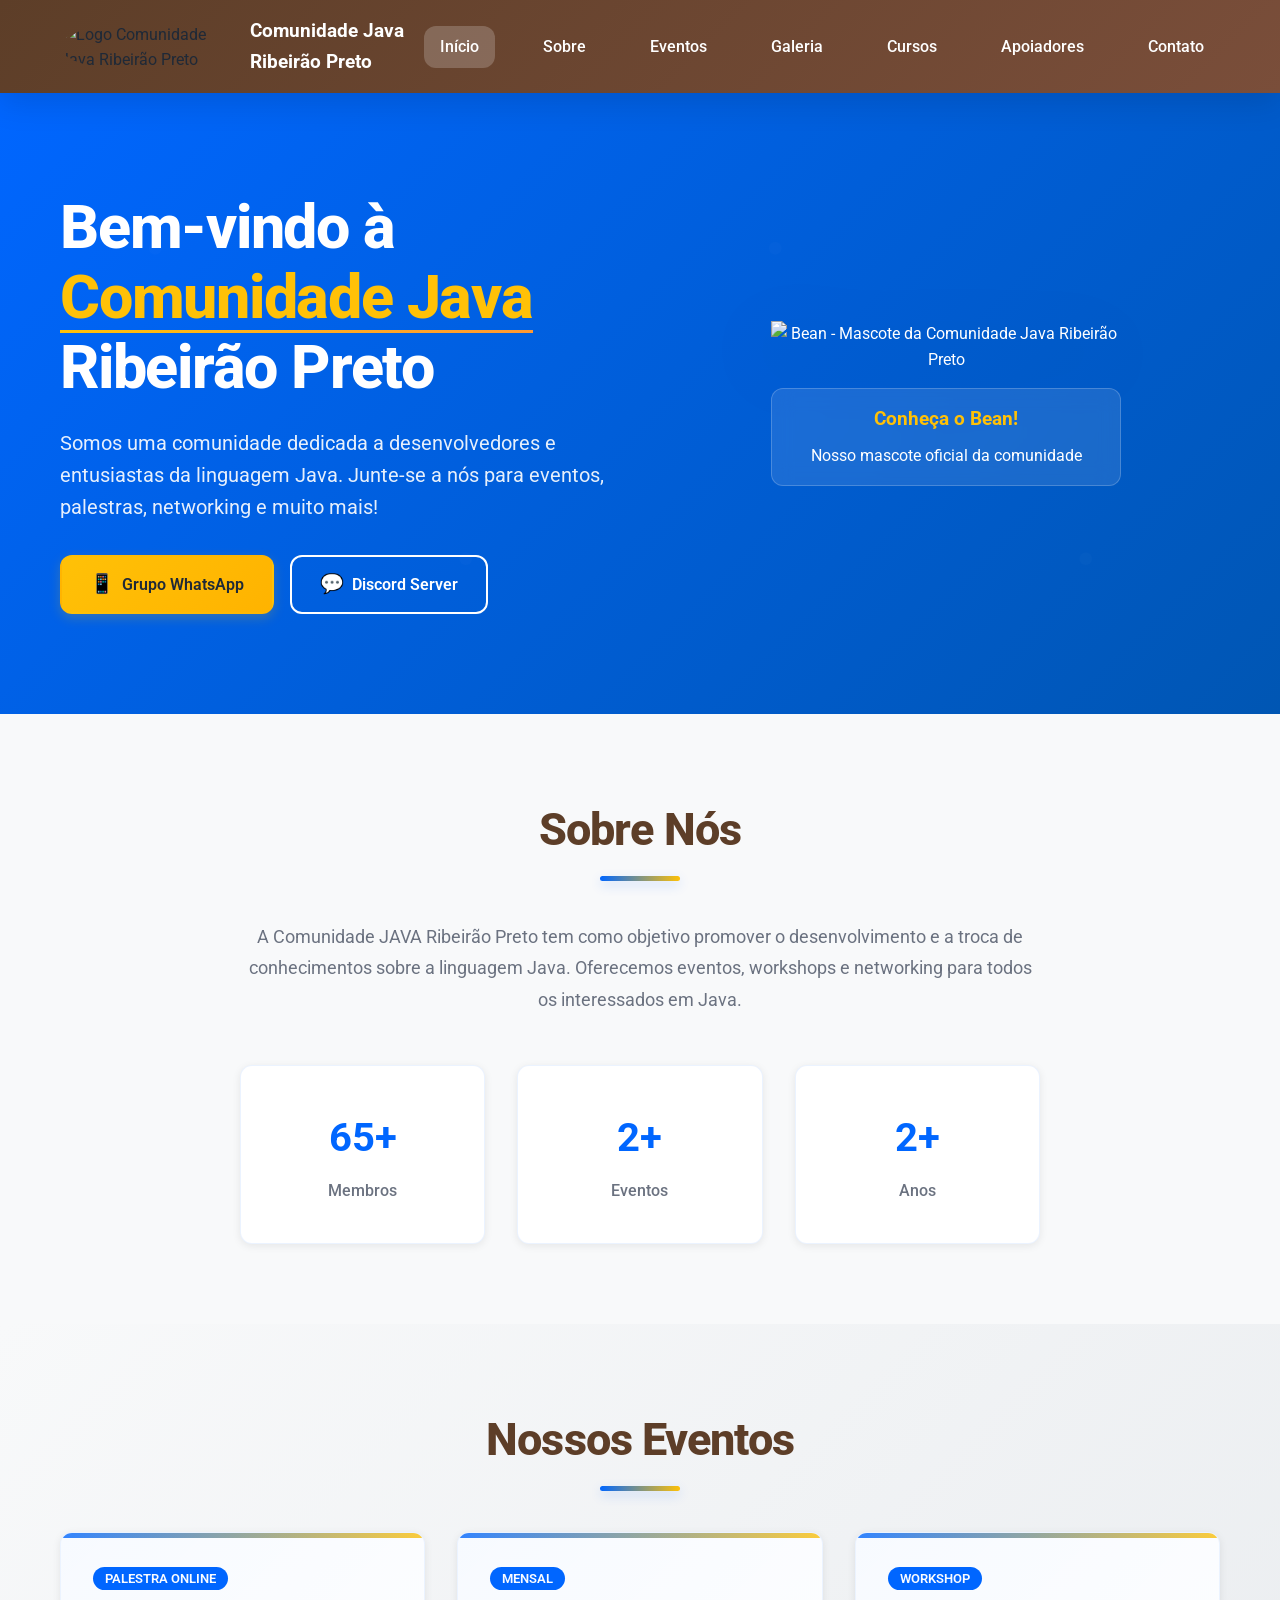
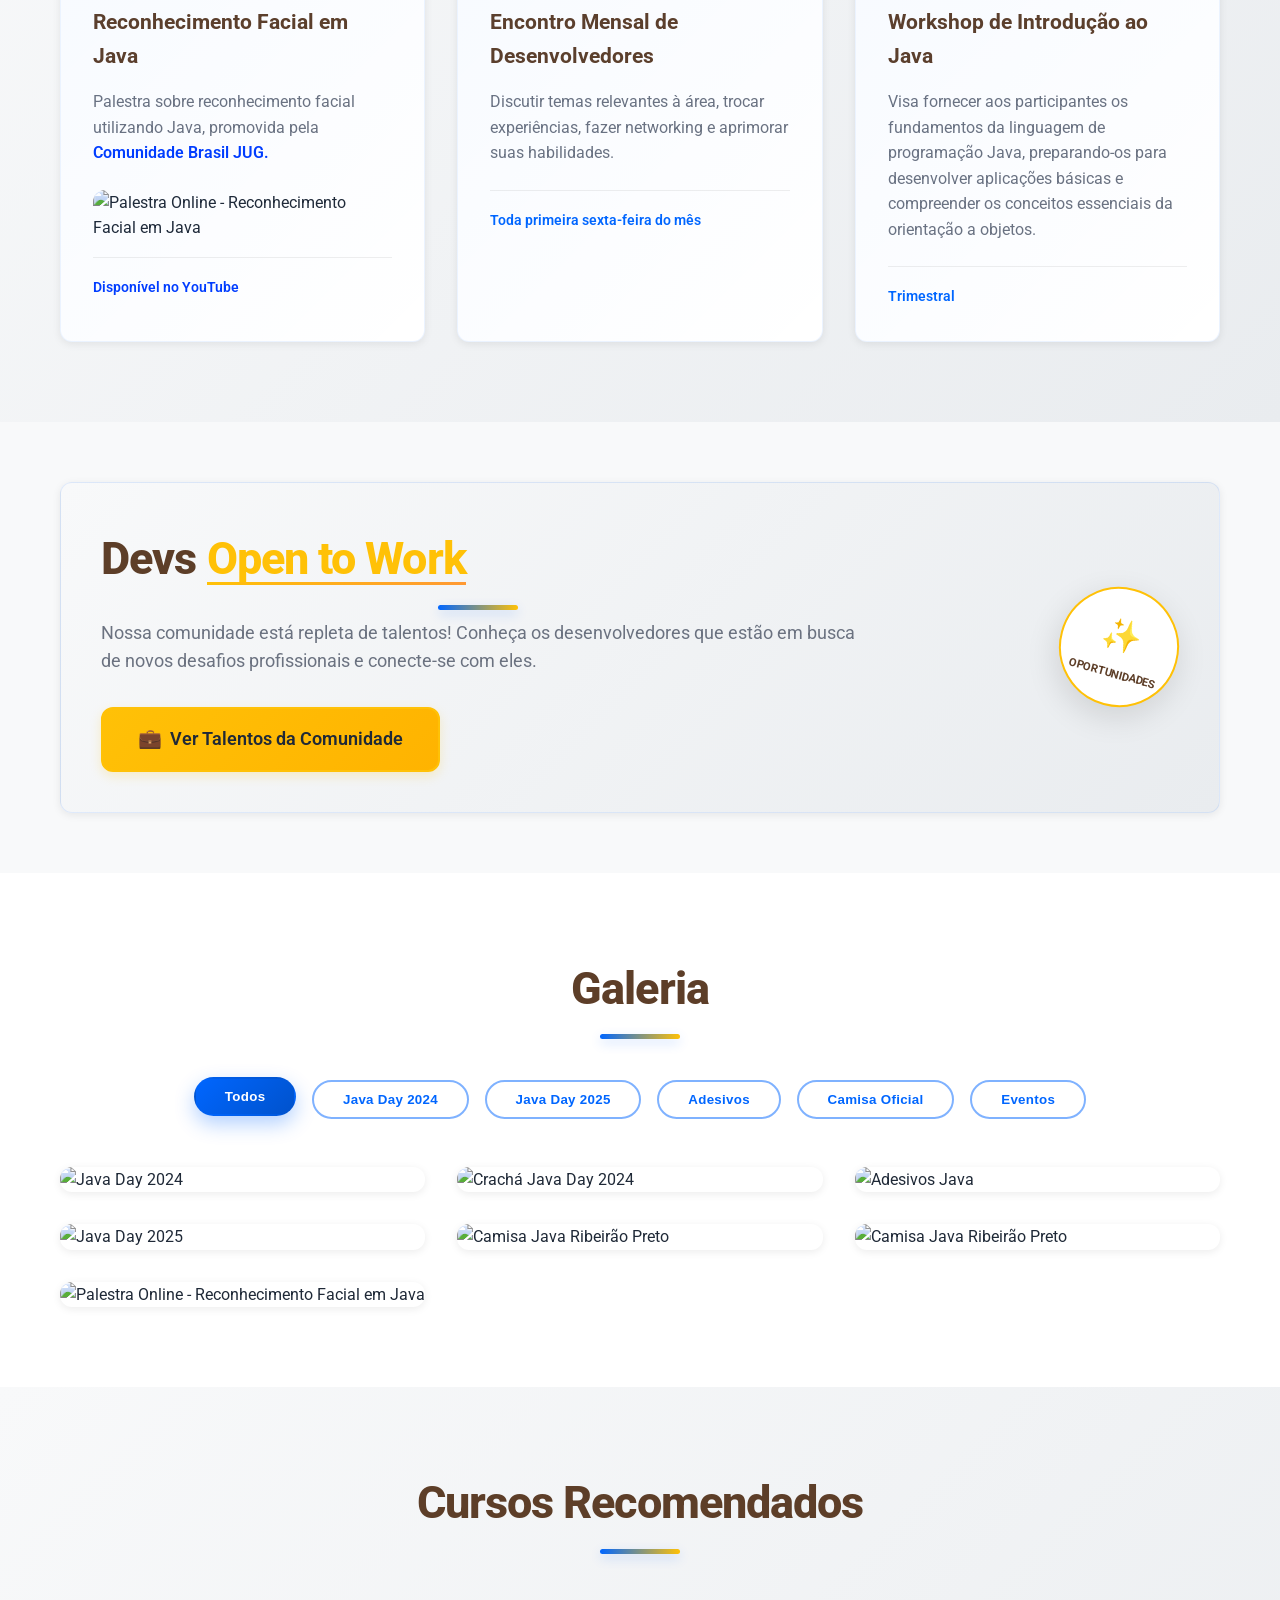
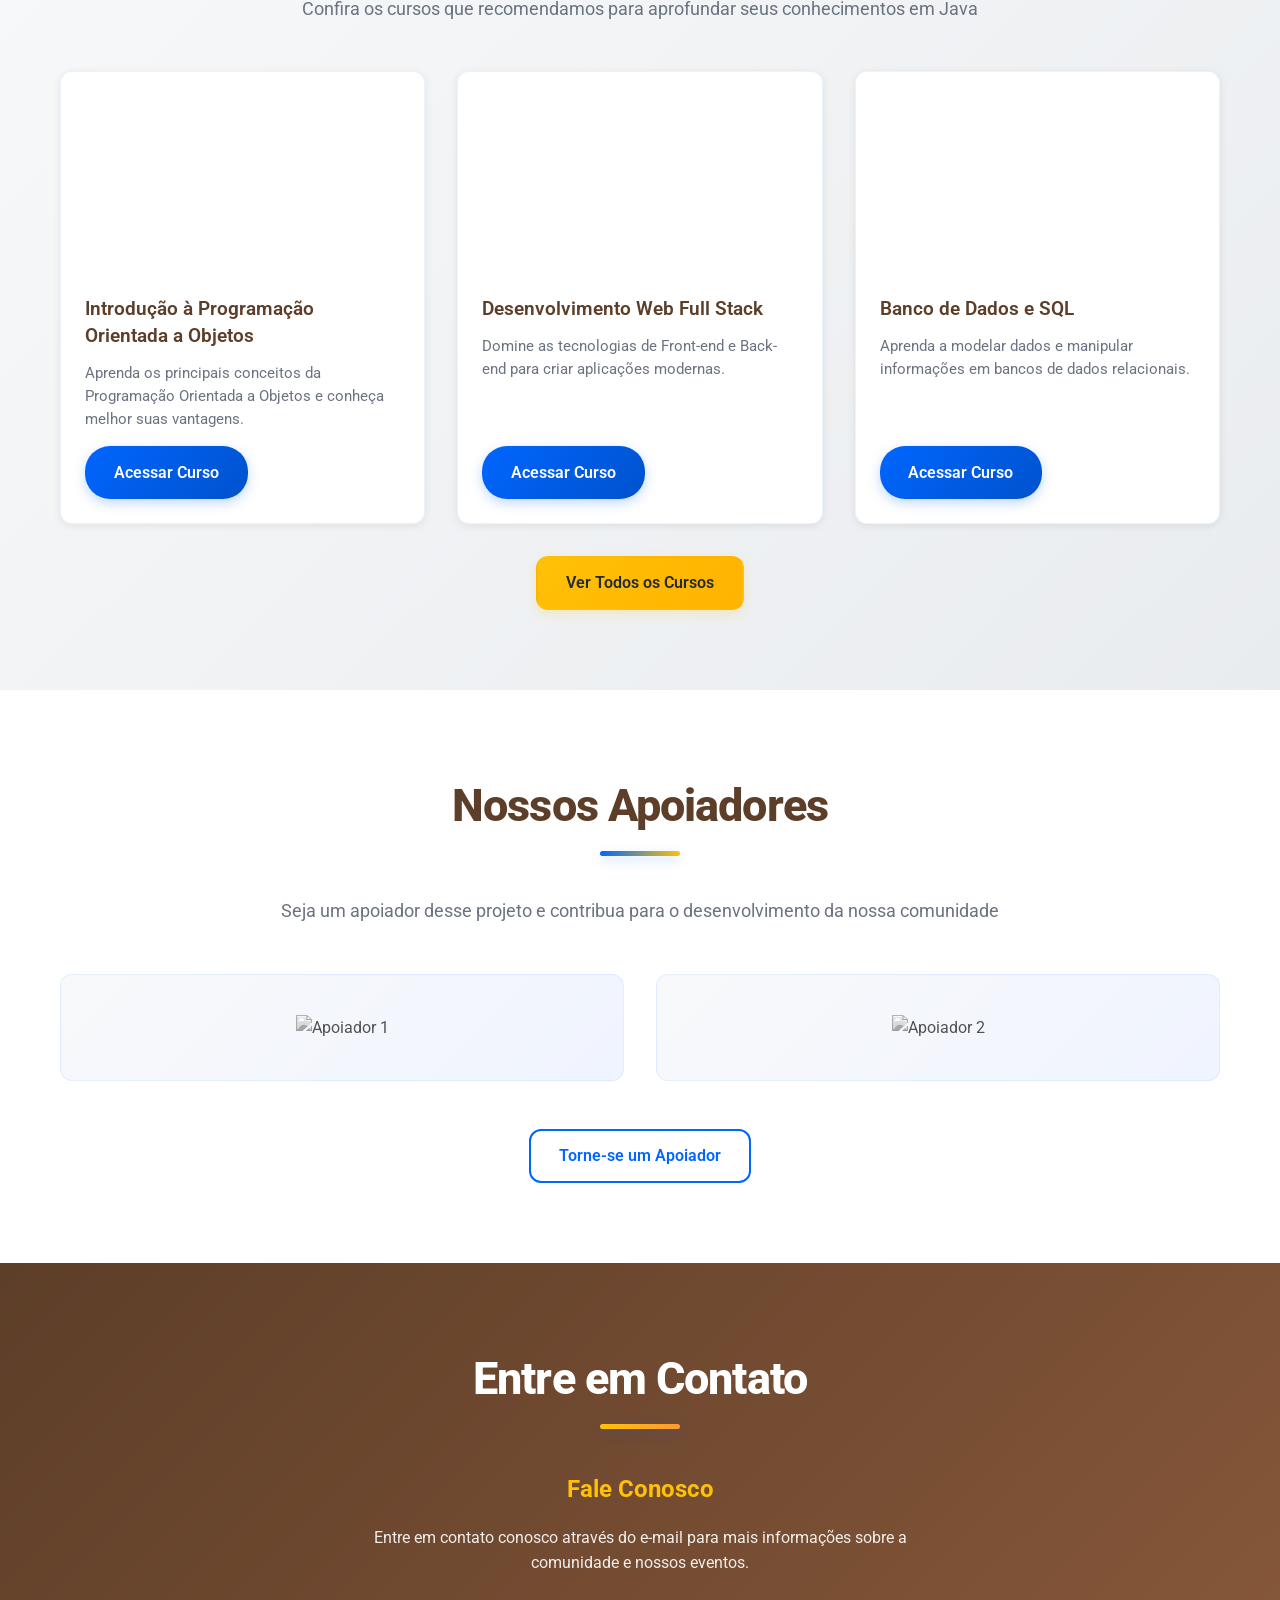
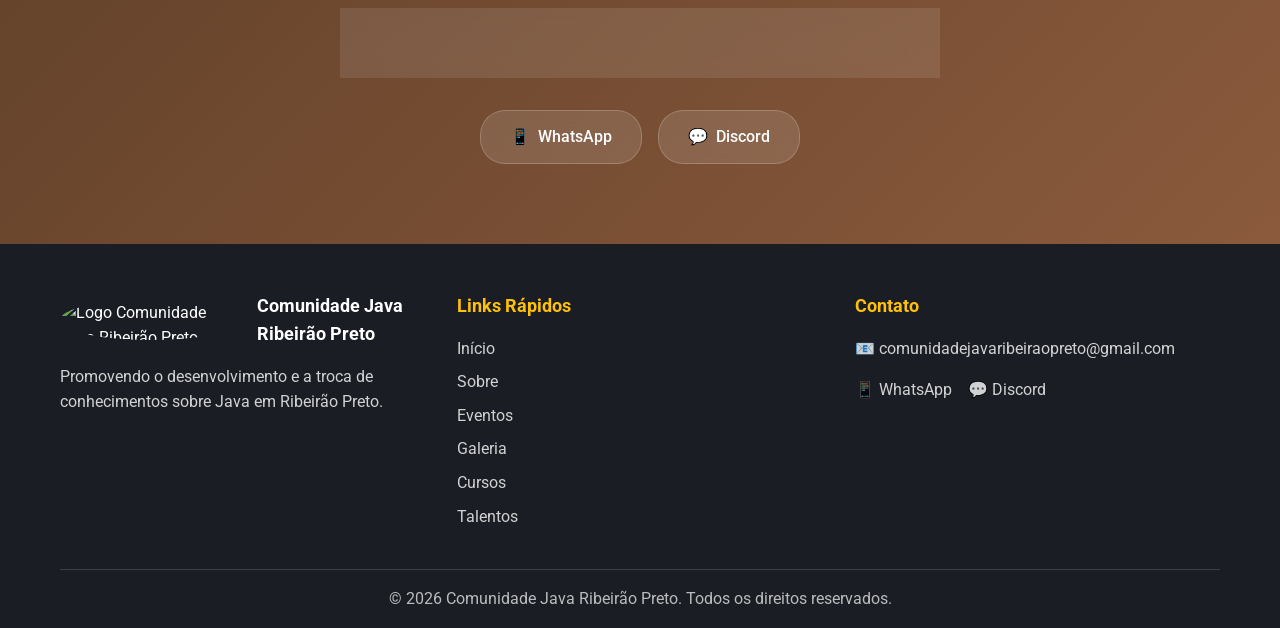
==== commit fdea510c: "feat: adiciona pagina de manutencao do site" ====
--- a/index.html
+++ b/index.html
@@ -141,7 +141,7 @@
                         <h2 class="section-title" style="text-align: left; margin-bottom: 1.5rem;">Devs <span class="highlight">Open to Work</span></h2>
                         <p>Nossa comunidade está repleta de talentos! Conheça os desenvolvedores que estão em busca de novos desafios profissionais e conecte-se com eles.</p>
                         <div class="devs-cta-footer">
-                            <a href="devs.html" class="btn btn-primary btn-featured">
+                            <a href="manutencao.html" class="btn btn-primary btn-featured">
                                 <span class="btn-icon">💼</span>
                                 Ver Talentos da Comunidade
                             </a>
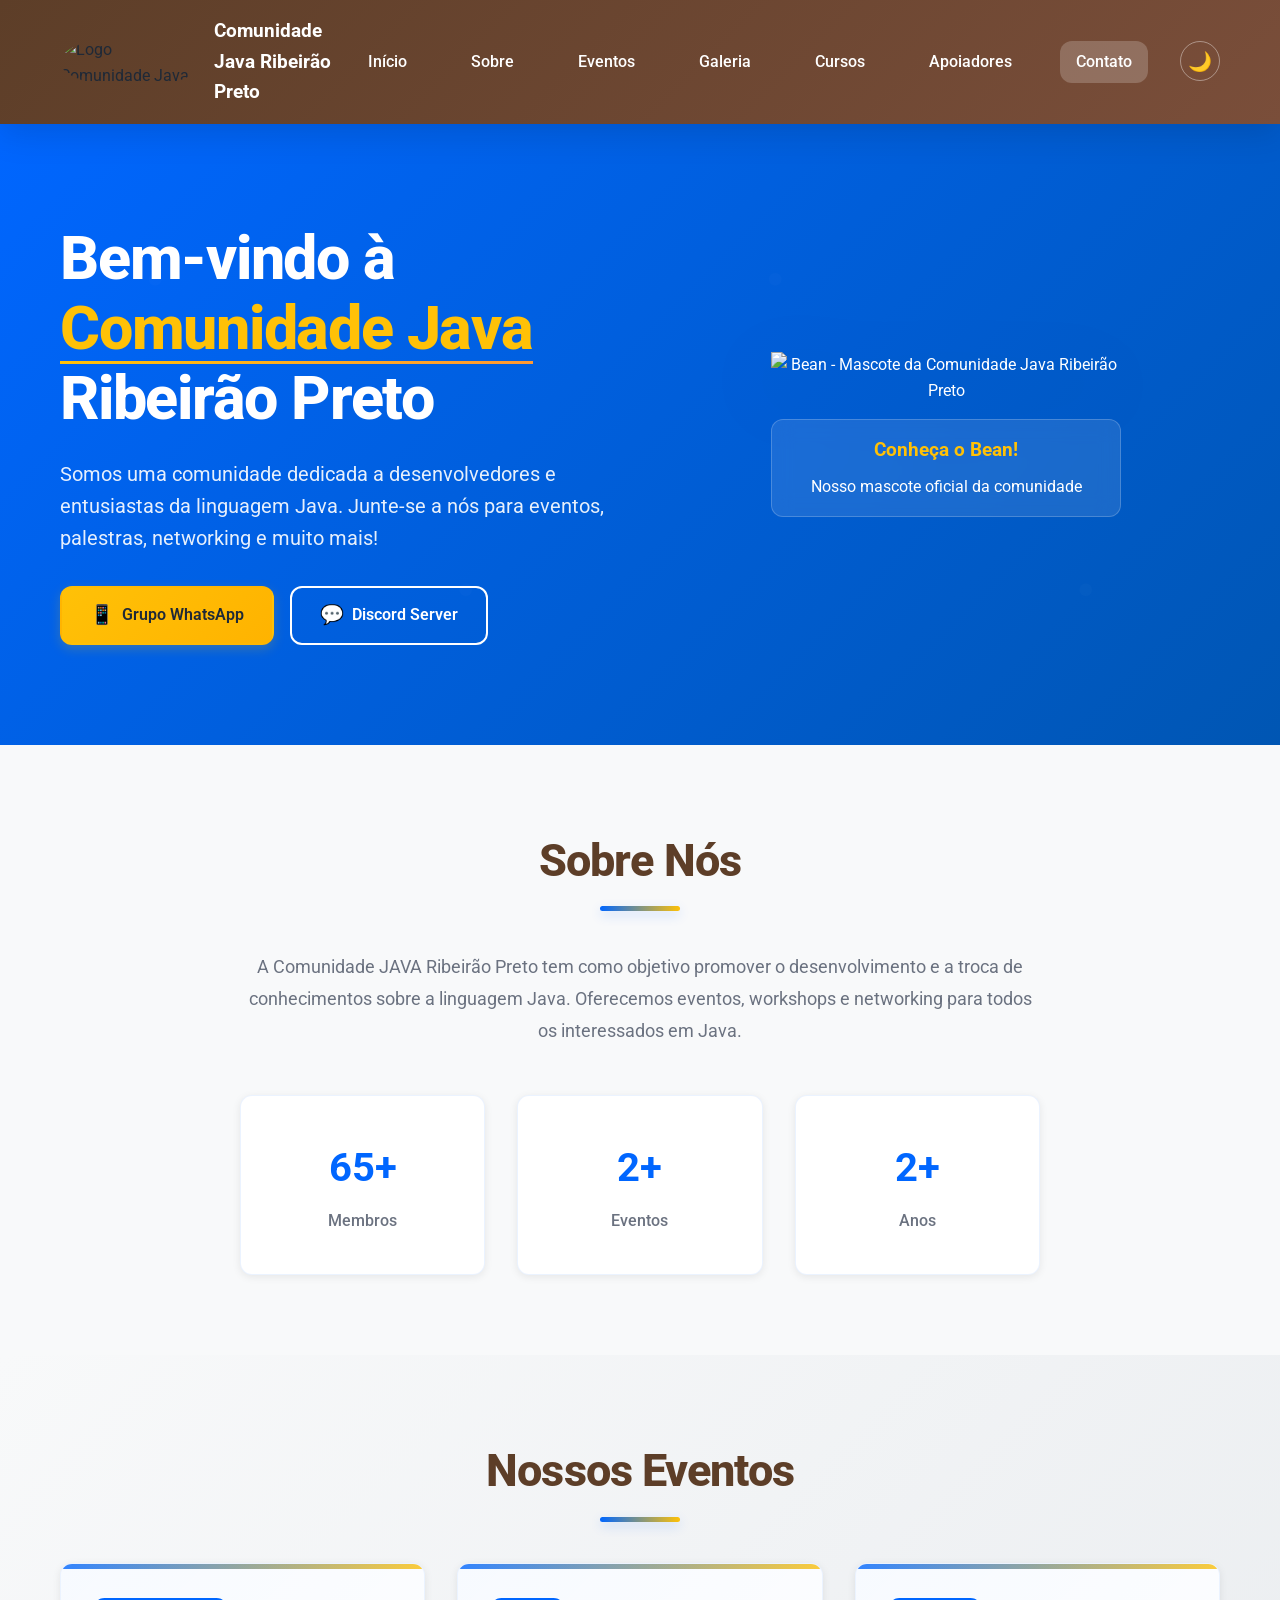
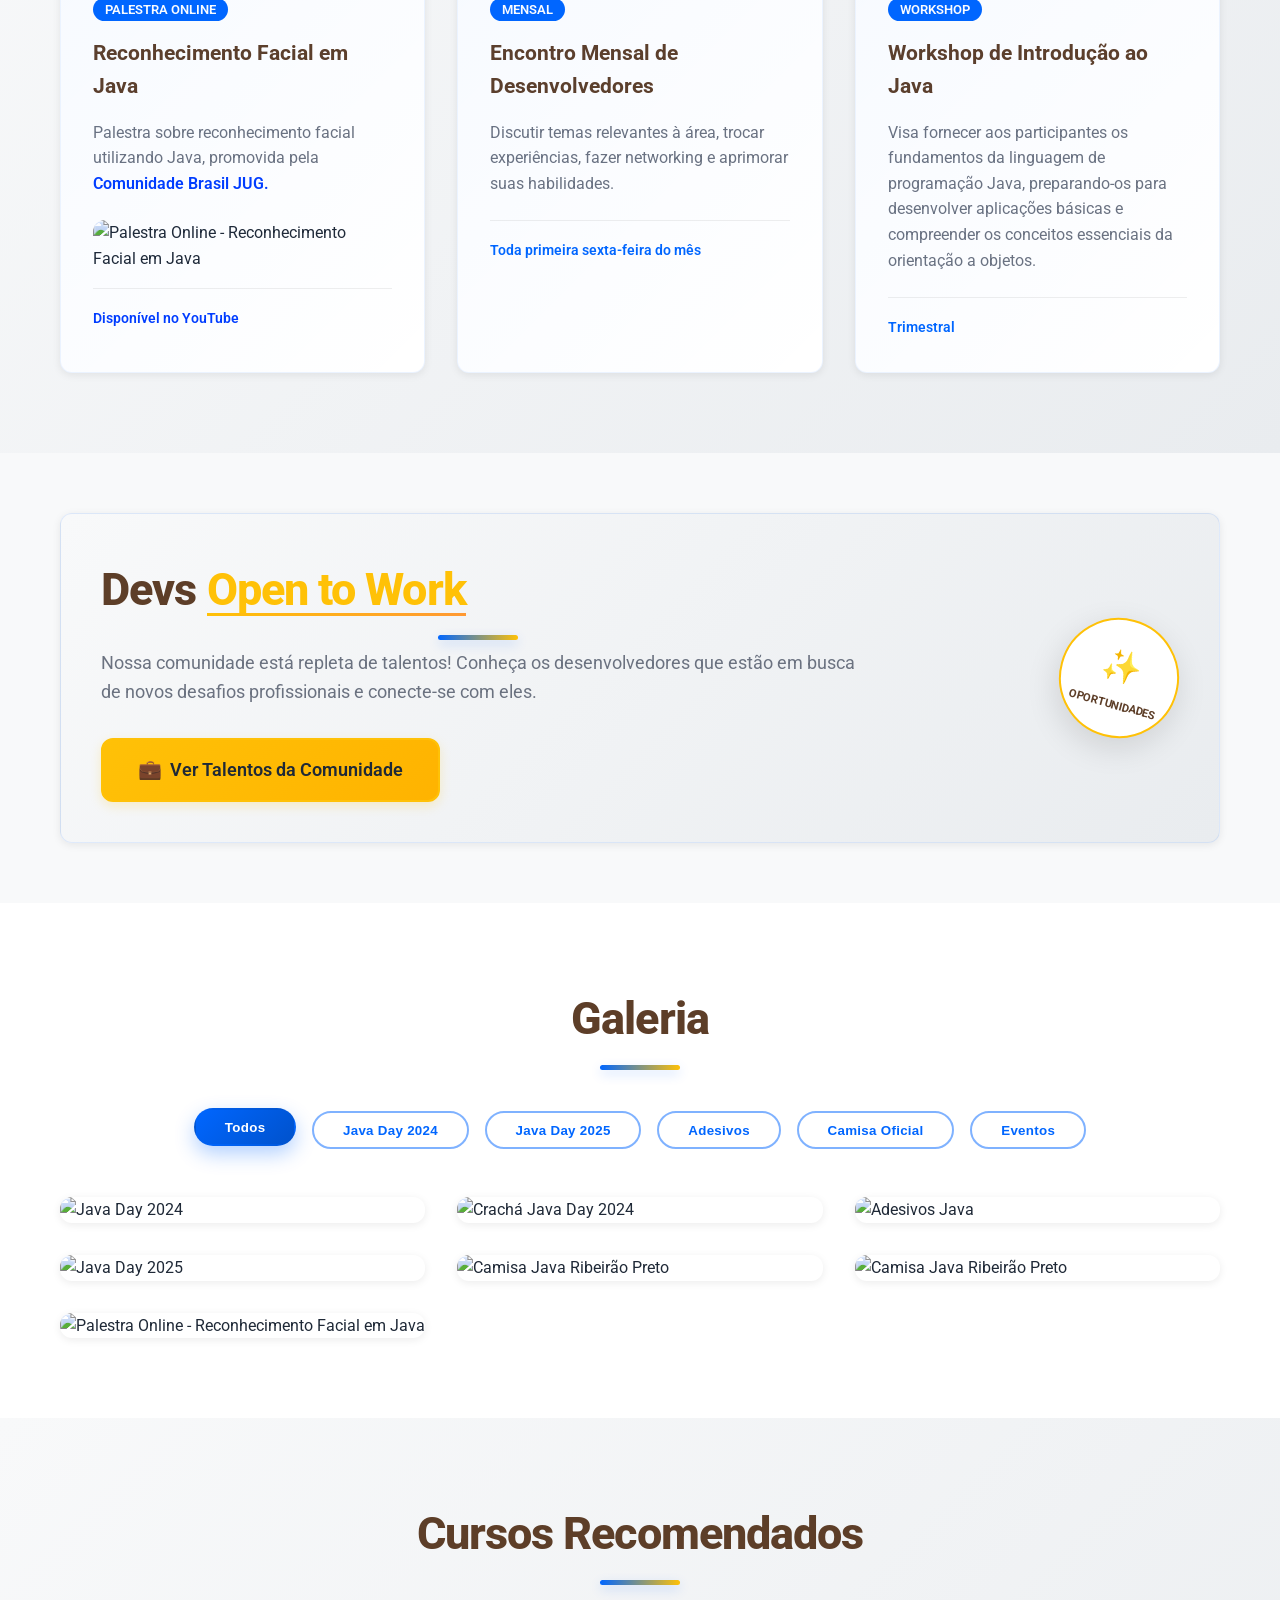
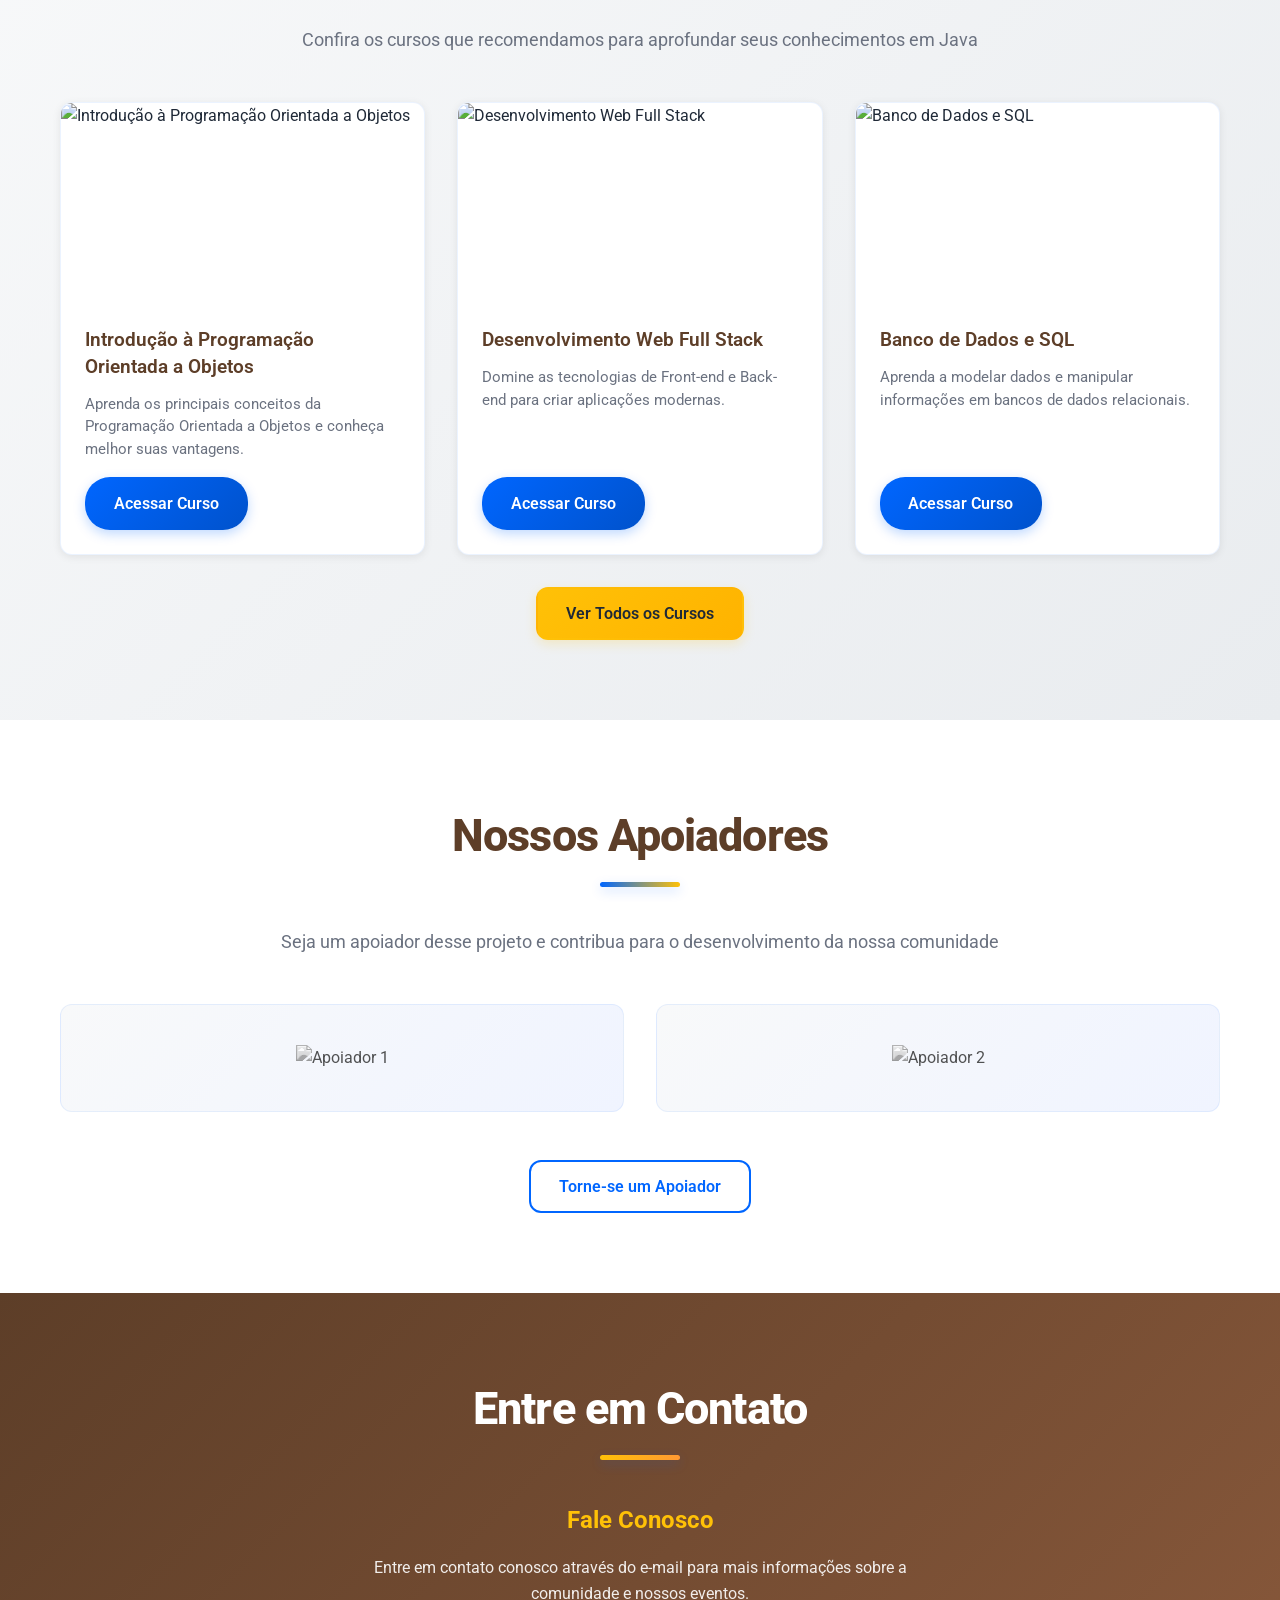
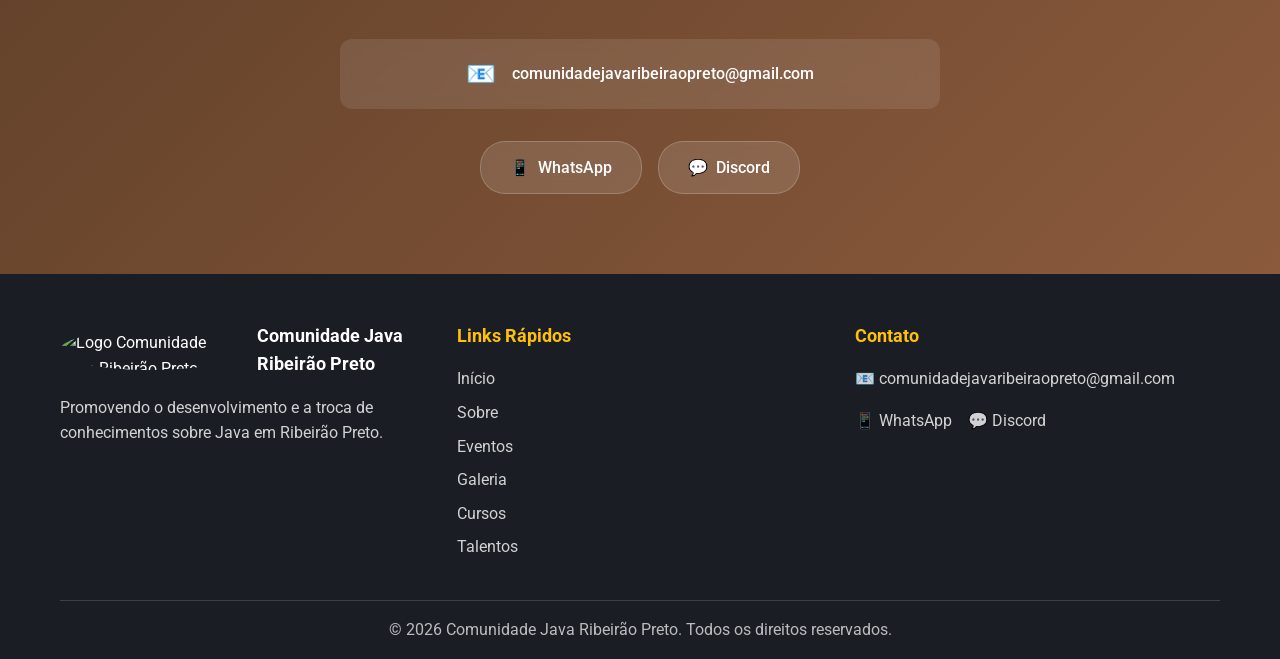
==== commit 777e2760: "feat: adiciona funcao dark-mode" ====
--- a/index.html
+++ b/index.html
@@ -13,6 +13,11 @@
     <link rel="icon" href="assets/logo-java-ribeirao-preto.png" type="image/x-icon">
 </head>
 <body>
+    <script>
+        if (localStorage.getItem('theme') === 'dark') {
+            document.body.classList.add('dark-mode');
+        }
+    </script>
     <header>
         <nav class="navbar">
             <div class="nav-container">
@@ -28,6 +33,7 @@
                     <a href="cursos.html" class="nav-link">Cursos</a>
                     <a href="#supporters" class="nav-link">Apoiadores</a>
                     <a href="#contact" class="nav-link">Contato</a>
+                    <button class="theme-toggle" id="theme-toggle" aria-label="Alternar tema" title="Alternar tema">🌙</button>
                 </div>
                 <div class="hamburger" id="hamburger" role="button" aria-label="Abrir menu" aria-expanded="false" tabindex="0">
                     <span class="bar"></span>
--- a/style.css
+++ b/style.css
@@ -1308,3 +1308,196 @@
         animation: none;
     }
 }
+
+/* ==========================================================================
+   Dark Mode Styles
+   ========================================================================== */
+
+/* Variáveis padronizadas e minimalistas para Dark Mode (apenas 3 tons principais) */
+body.dark-mode {
+    --text-primary: #e0e0e0;
+    --text-secondary: #aaaaaa;
+    
+    /* Fundo 1 (Mais escuro, fundo base) */
+    background-color: #121212 !important;
+    color: var(--text-primary);
+}
+
+/* Forçamos TODOS os fundos de seções, heróis, headers e footers a usarem o Fundo 1 (#121212) sem gradientes extras. */
+body.dark-mode header,
+body.dark-mode .hero,
+body.dark-mode .devs-hero,
+body.dark-mode .courses-page-hero,
+body.dark-mode .contact-section,
+body.dark-mode .join-community,
+body.dark-mode .footer,
+body.dark-mode .section,
+body.dark-mode .events-section,
+body.dark-mode .supporters-section,
+body.dark-mode .devs-list-section,
+body.dark-mode .courses-page-section,
+body.dark-mode .devs-cta-section {
+    background: #121212 !important;
+    box-shadow: none !important;
+}
+
+/* Forçamos TODOS os elementos de destaque e cards a usarem o Fundo 2 (#1e1e1e) */
+body.dark-mode .card,
+body.dark-mode .stat-item,
+body.dark-mode .course-card,
+body.dark-mode .dev-card,
+body.dark-mode .supporter-item,
+body.dark-mode .no-devs,
+body.dark-mode .devs-cta-card,
+body.dark-mode .search-input {
+    background: #1e1e1e !important;
+    border: 1px solid #333333;
+    color: var(--text-primary);
+}
+
+/* Destaque (Color 3) e Hover nos elementos com Laranja Java */
+body.dark-mode .stat-item:hover,
+body.dark-mode .card:hover,
+body.dark-mode .dev-card:hover,
+body.dark-mode .course-card:hover,
+body.dark-mode .search-input:focus {
+    border-color: #f89820 !important;
+}
+
+/* Cor de Acentuação (Laranja Java #f89820) para todos os títulos e destaques */
+body.dark-mode .section-title,
+body.dark-mode .card h3,
+body.dark-mode .dev-info h3,
+body.dark-mode .course-title,
+body.dark-mode .courses-page-title,
+body.dark-mode .devs-cta-content .section-title,
+body.dark-mode .devs-cta-badge span,
+body.dark-mode .join-community h3 {
+    color: #f89820 !important;
+}
+
+/* Textos e Ajustes de Legibilidade Gerais */
+body.dark-mode .search-input::placeholder {
+    color: var(--text-secondary);
+}
+
+body.dark-mode .card p,
+body.dark-mode .dev-description,
+body.dark-mode .course-description,
+body.dark-mode .no-devs p,
+body.dark-mode .devs-cta-content p,
+body.dark-mode .footer p,
+body.dark-mode .contact-section p,
+body.dark-mode .hero-description {
+    color: var(--text-secondary) !important;
+}
+
+/* Bordas demarcativas entre as seções base */
+body.dark-mode .footer,
+body.dark-mode .card-footer {
+    border-top: 1px solid #333333 !important;
+}
+body.dark-mode header {
+    border-bottom: 1px solid #222222 !important;
+}
+
+/* Formatação padronizada e limpa de Botões */
+body.dark-mode .btn-primary {
+    background: #f89820 !important;
+    color: #121212 !important;
+    border: none;
+    box-shadow: none !important;
+}
+body.dark-mode .btn-primary:hover {
+    background: #ffa83d !important;
+    transform: translateY(-2px);
+}
+
+body.dark-mode .btn-outline {
+    background-color: transparent !important;
+    color: #f89820 !important;
+    border-color: #f89820 !important;
+}
+body.dark-mode .btn-outline:hover {
+    background-color: #f89820 !important;
+    color: #121212 !important;
+}
+
+body.dark-mode .filter-btn {
+    border-color: #f89820 !important;
+    color: #f89820 !important;
+    background: transparent !important;
+    box-shadow: none !important;
+}
+body.dark-mode .filter-btn:hover,
+body.dark-mode .filter-btn.active {
+    background-color: #f89820 !important;
+    color: #121212 !important;
+}
+
+/* Labels e Badges */
+body.dark-mode .event-type, 
+body.dark-mode .dev-tag {
+    background: #333333 !important;
+    color: #e0e0e0 !important;
+    box-shadow: none !important;
+}
+
+/* Navegação Principal */
+body.dark-mode .nav-link {
+    color: #e0e0e0 !important;
+}
+body.dark-mode .nav-link:hover, 
+body.dark-mode .nav-link.active {
+    color: #f89820 !important;
+    background-color: transparent !important;
+}
+body.dark-mode .nav-link::after {
+    background-color: #f89820 !important;
+}
+
+body.dark-mode .link-golden,
+body.dark-mode .link-blue {
+    color: #f89820 !important;
+}
+body.dark-mode .link-golden::after,
+body.dark-mode .link-blue::after {
+    background: #f89820 !important;
+}
+
+body.dark-mode .logo-text {
+    color: #f89820 !important;
+}
+
+/* Toggle do Tema */
+.theme-toggle {
+    background: transparent;
+    border: 1px solid rgba(255, 255, 255, 0.4);
+    color: var(--white);
+    border-radius: 50%;
+    width: 40px;
+    height: 40px;
+    display: flex;
+    align-items: center;
+    justify-content: center;
+    cursor: pointer;
+    transition: var(--transition);
+    font-size: 1.2rem;
+    padding: 0;
+}
+
+body.dark-mode .theme-toggle {
+    border-color: #333333;
+    color: #f89820 !important;
+}
+
+.theme-toggle:hover {
+    background: rgba(255, 255, 255, 0.1);
+    transform: scale(1.1);
+}
+
+@media (max-width: 768px) {
+    .theme-toggle {
+        margin: 1rem auto;
+    }
+}
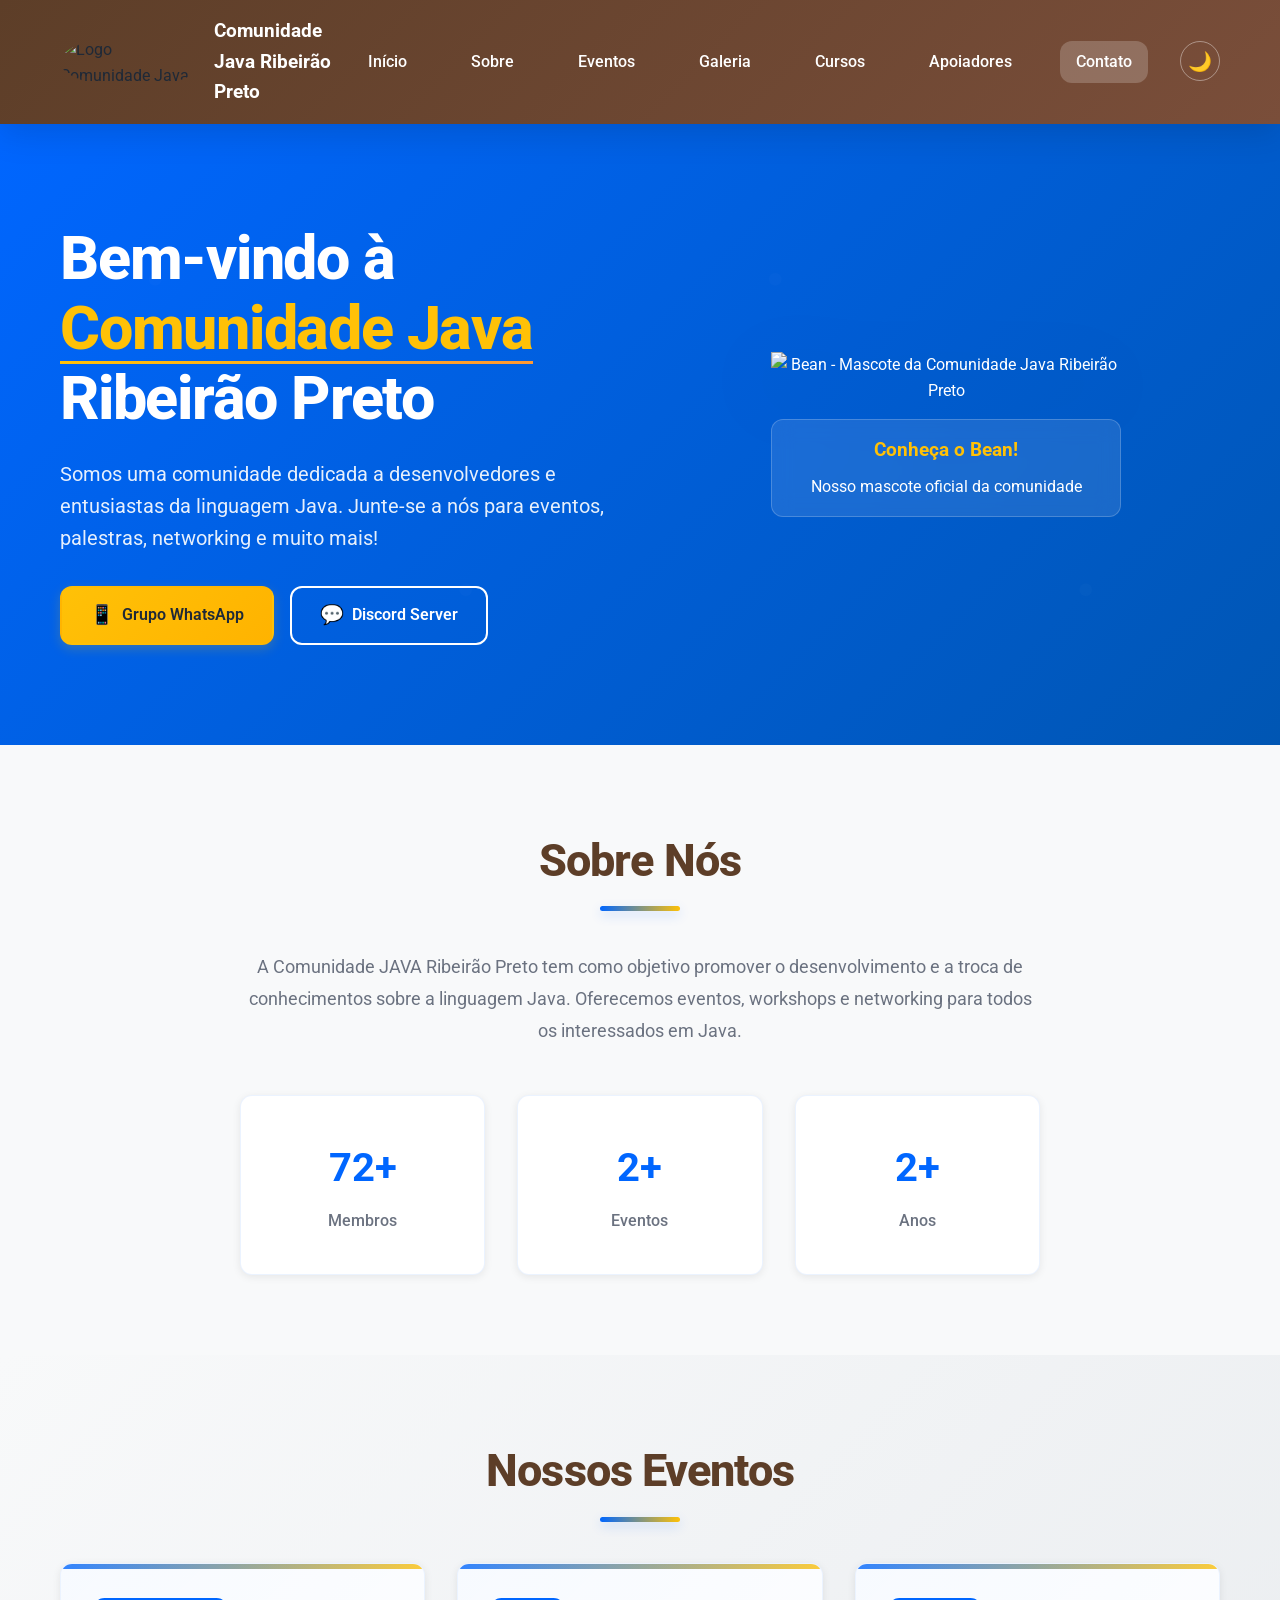
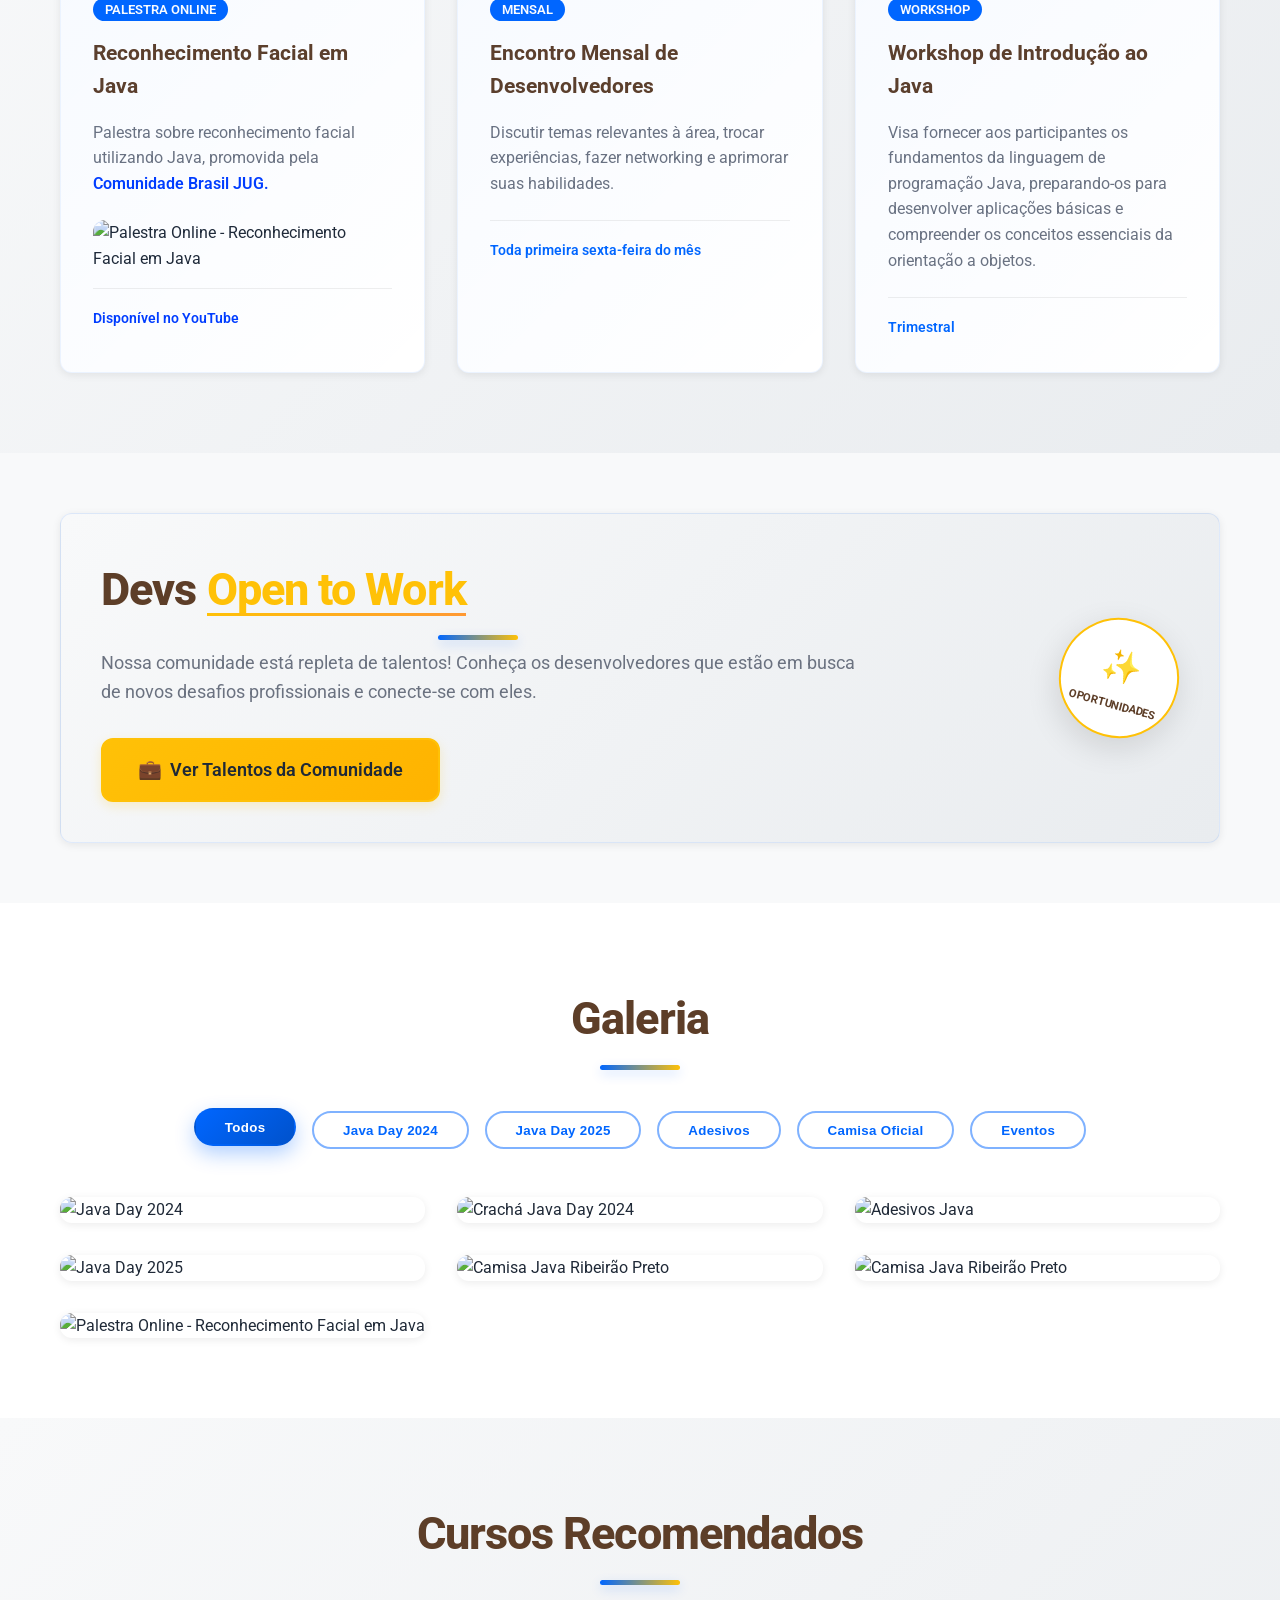
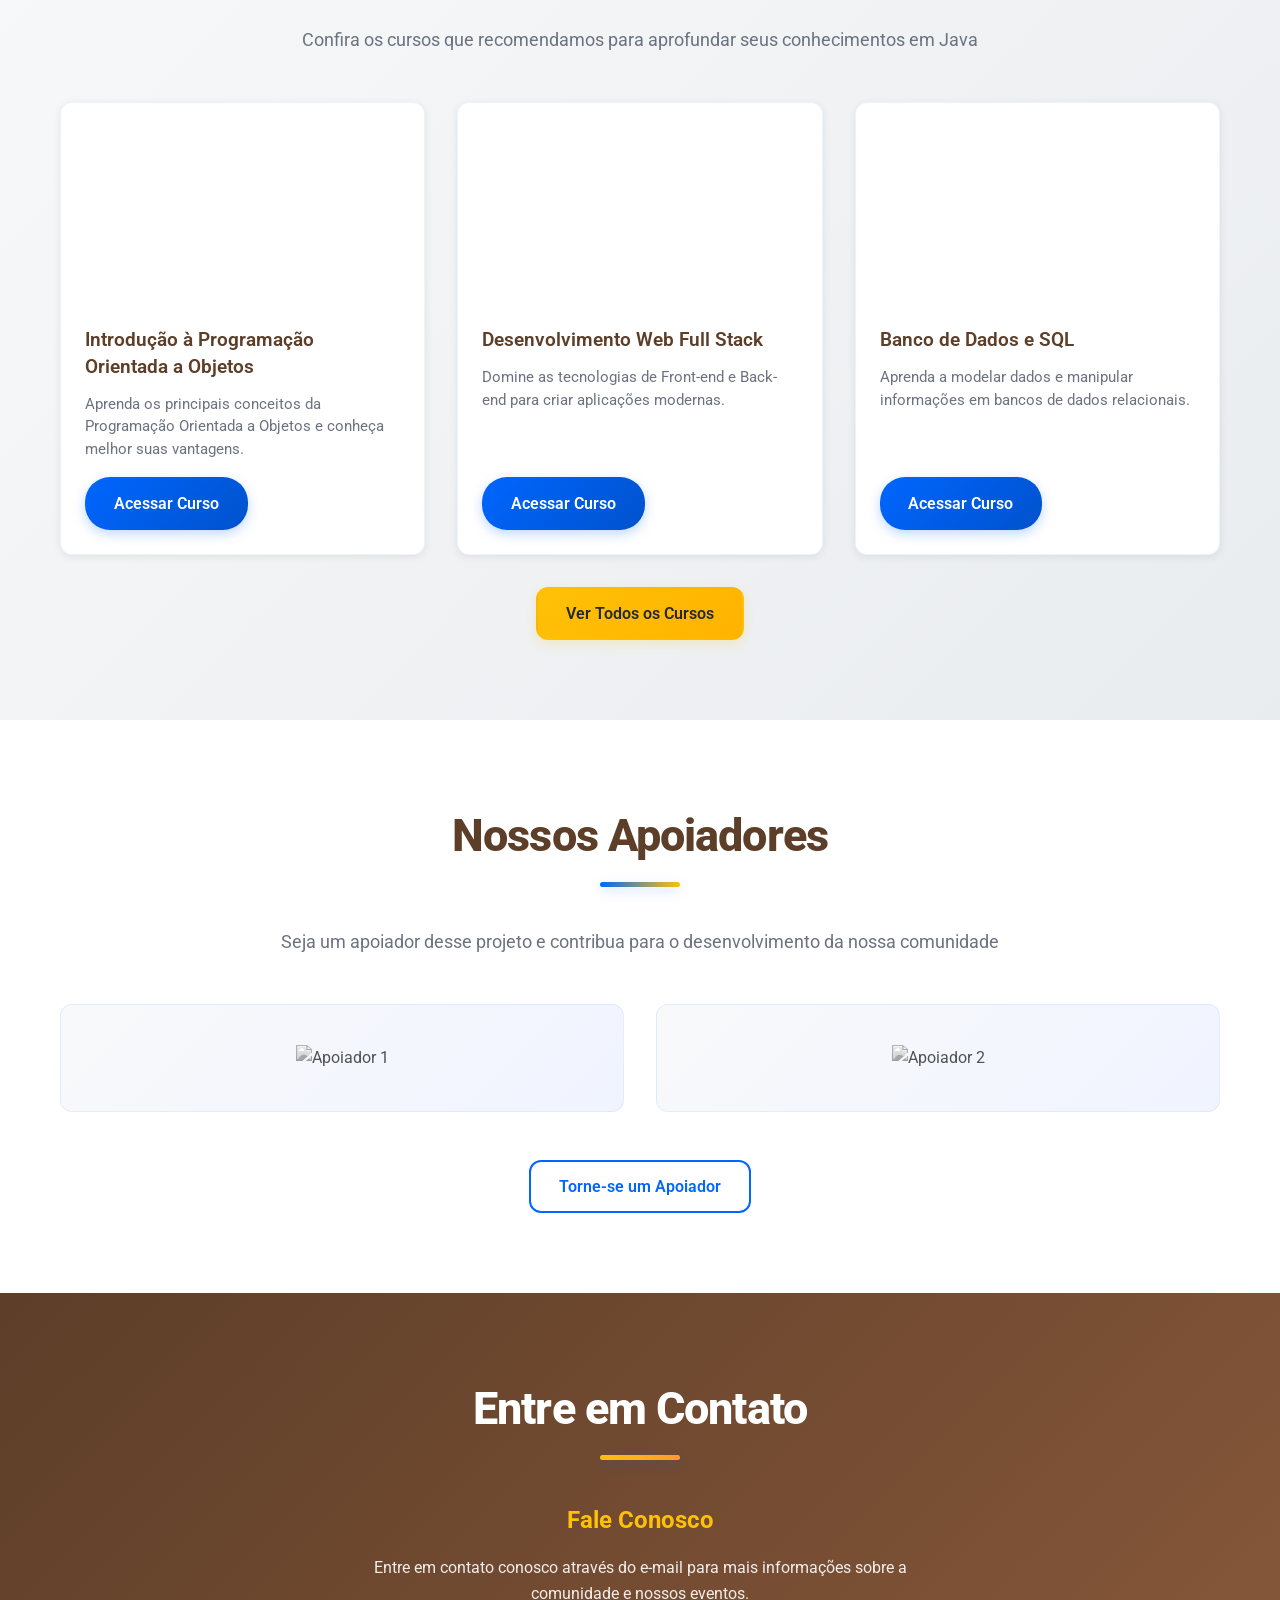
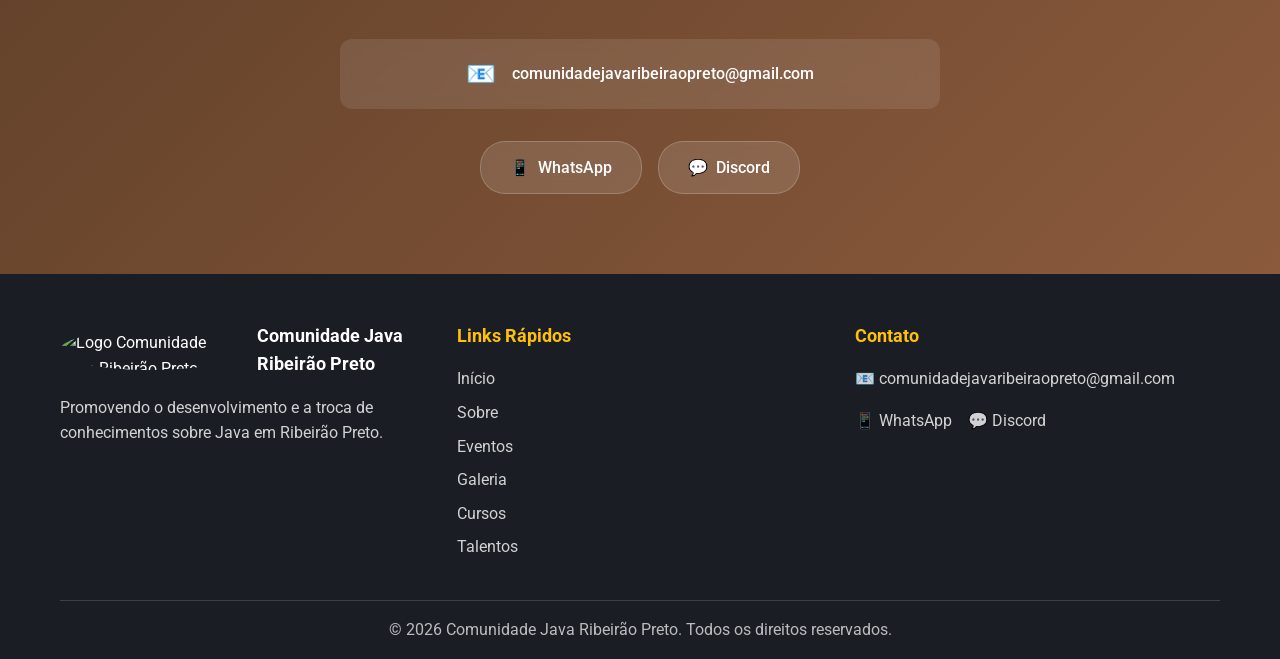
==== commit 82483cad: "Update member count from 65 to 72" ====
--- a/index.html
+++ b/index.html
@@ -83,7 +83,7 @@
                         <p>A Comunidade JAVA Ribeirão Preto tem como objetivo promover o desenvolvimento e a troca de conhecimentos sobre a linguagem Java. Oferecemos eventos, workshops e networking para todos os interessados em Java.</p>
                         <div class="stats">
                             <div class="stat-item">
-                                <span class="stat-number">65+</span>
+                                <span class="stat-number">72+</span>
                                 <span class="stat-label">Membros</span>
                             </div>
                             <div class="stat-item">
@@ -320,4 +320,4 @@
     <button id="backToTop" class="back-to-top" aria-label="Voltar ao topo">↑</button>
     <script src="script.js"></script>
 </body>
-</html>+</html>
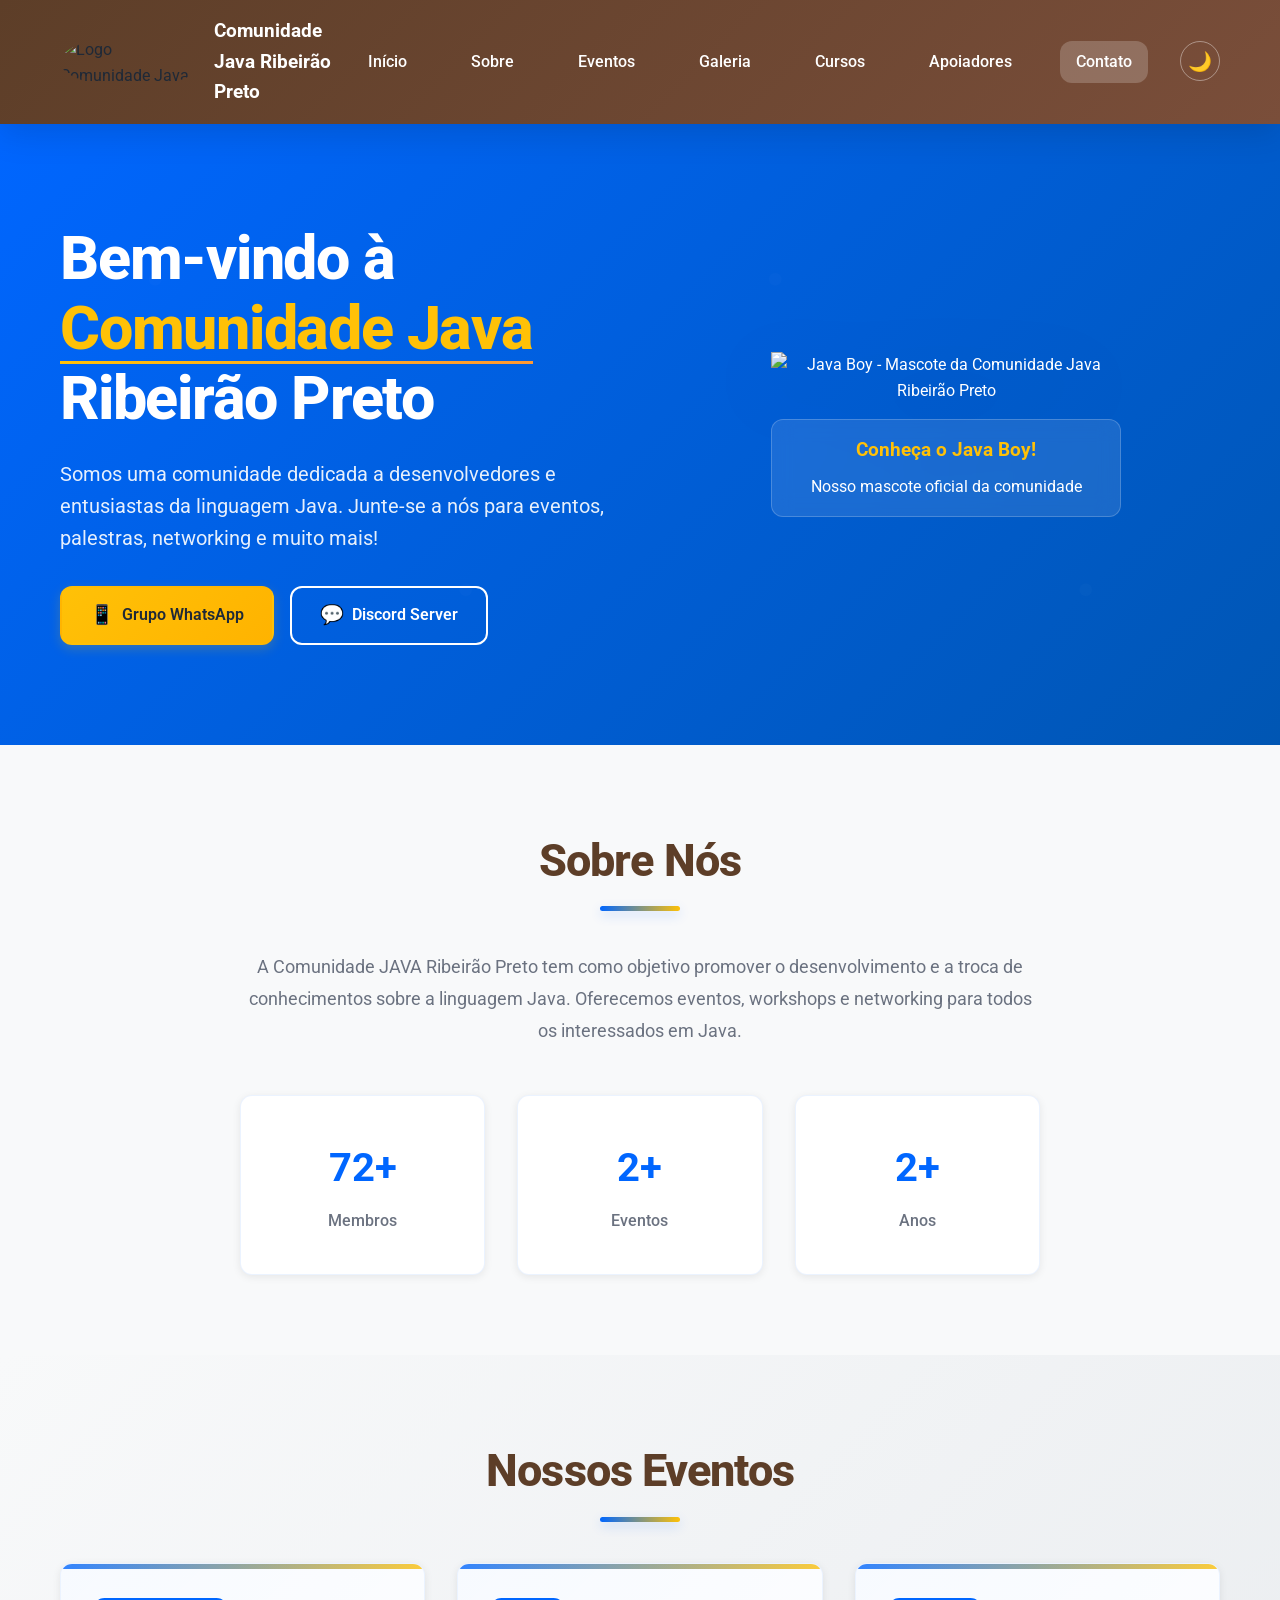
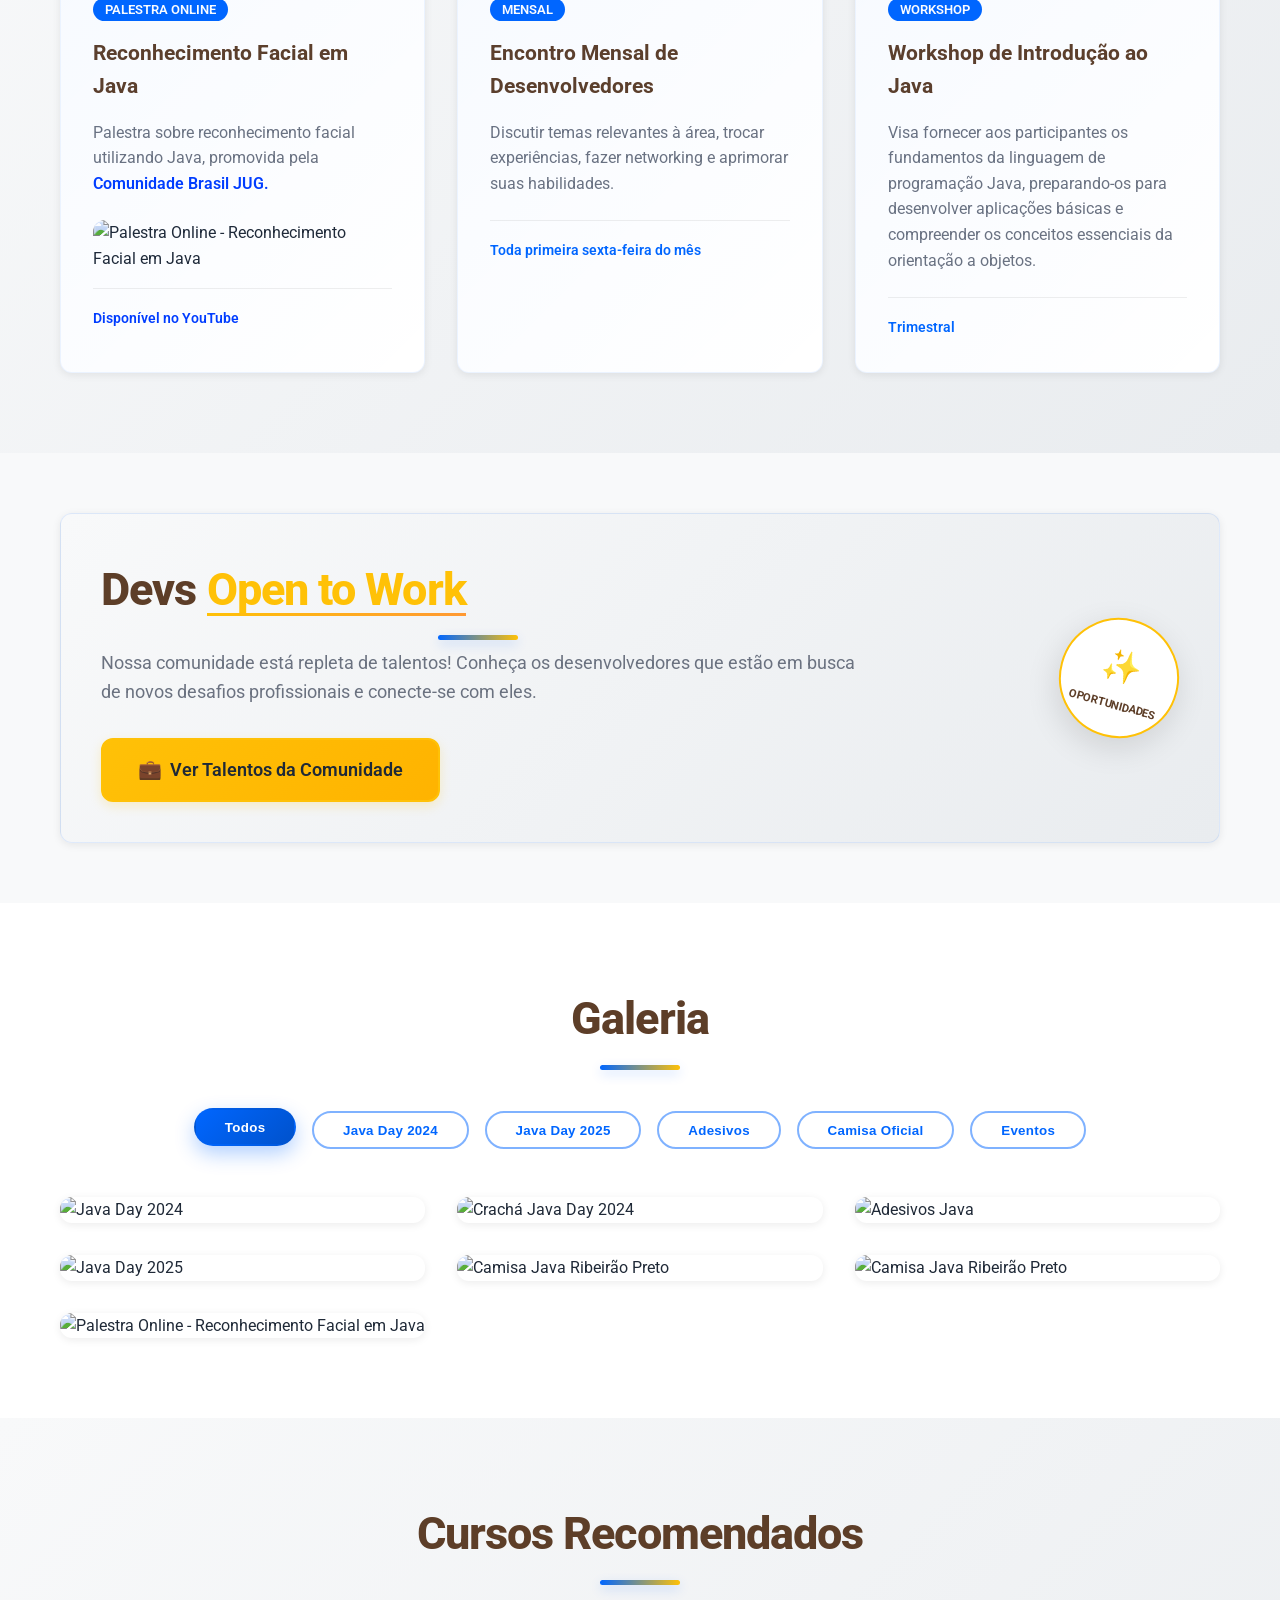
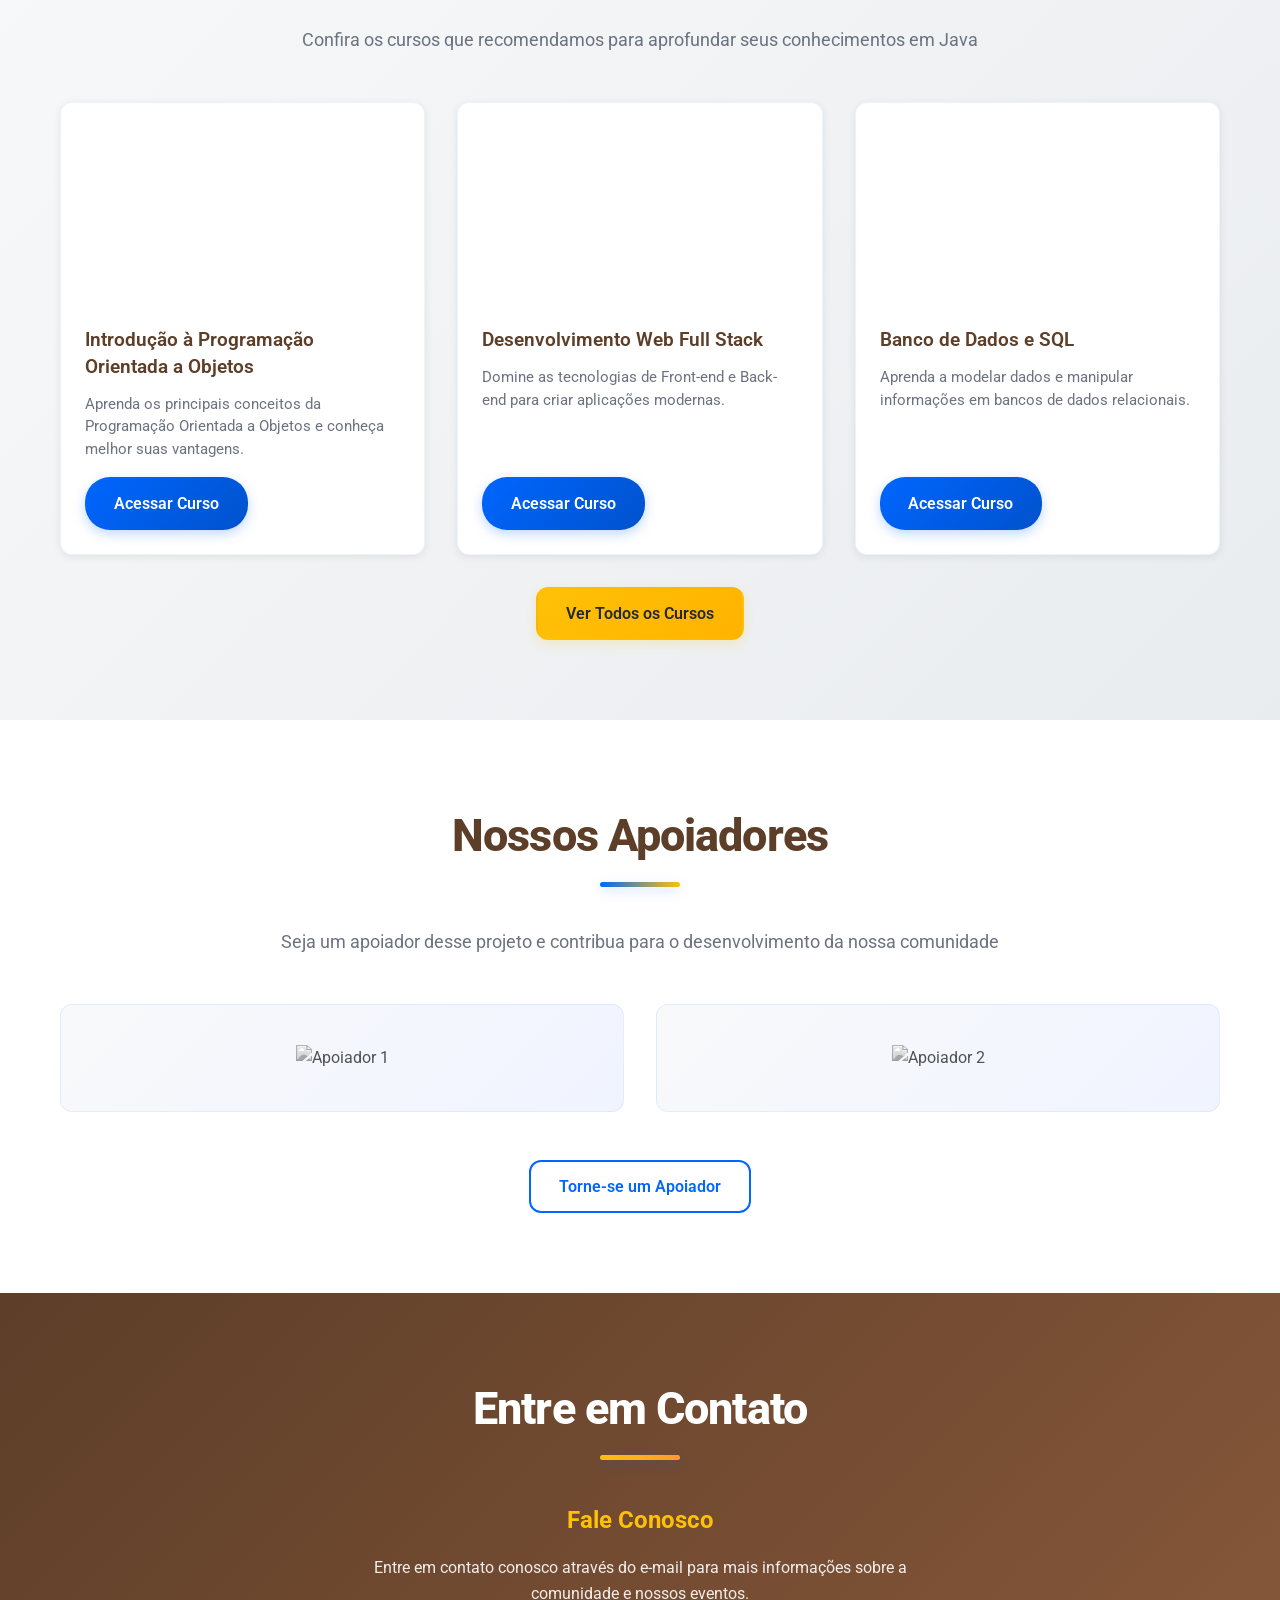
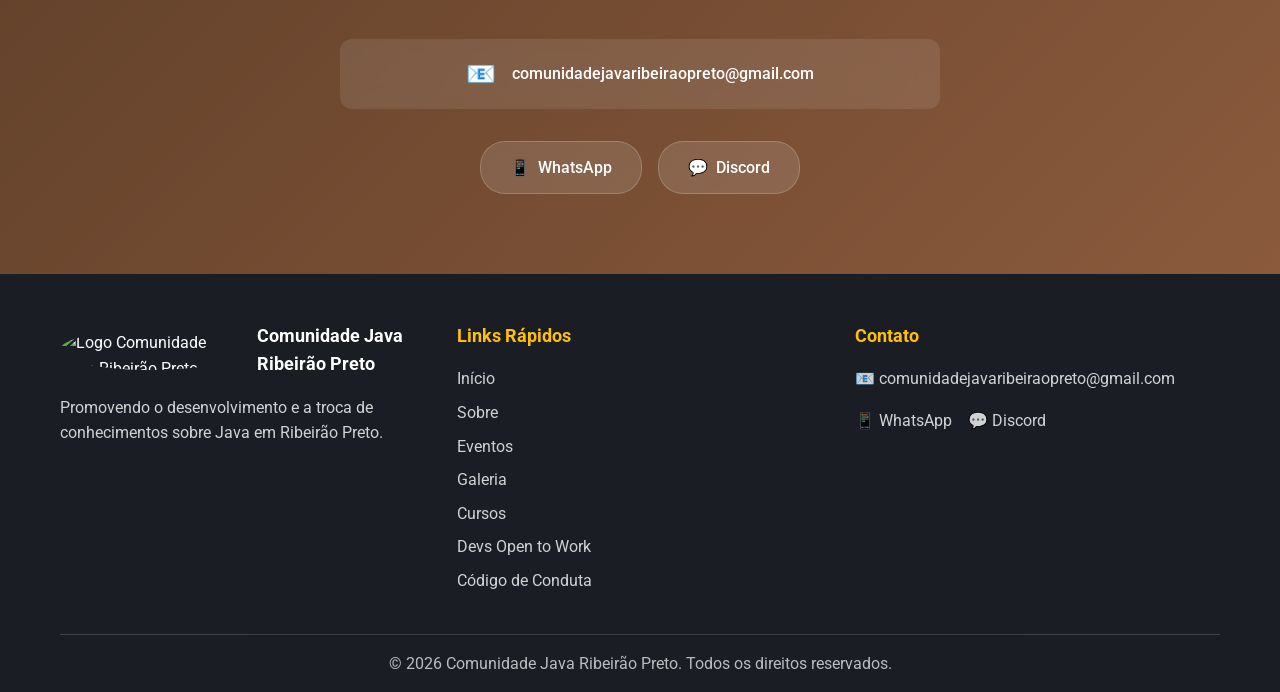
==== commit 661ff6d1: "fix: corrige lo ink de convite do discord fix: corrige lo ink de convite do discord  Resolves: #8" ====
--- a/index.html
+++ b/index.html
@@ -55,7 +55,7 @@
                             <span class="btn-icon">📱</span>
                             Grupo WhatsApp
                         </a>
-                        <a href="https://discord.gg/TqcZJE6B" class="btn btn-secondary" target="_blank" rel="noopener">
+                        <a href="https://discord.gg/XGXYV3BMCN" class="btn btn-secondary" target="_blank" rel="noopener">
                             <span class="btn-icon">💬</span>
                             Discord Server
                         </a>
@@ -63,9 +63,9 @@
                 </div>
                 <div class="hero-image">
                     <div class="mascot-container">
-                        <img src="assets/COMPARTILHADO-ComunidadeJava.png" alt="Bean - Mascote da Comunidade Java Ribeirão Preto" class="mascot">
+                        <img src="assets/COMPARTILHADO-ComunidadeJava.png" alt="Java Boy - Mascote da Comunidade Java Ribeirão Preto" class="mascot">
                         <div class="mascot-info">
-                            <h3>Conheça o Bean!</h3>
+                            <h3>Conheça o Java Boy!</h3>
                             <p>Nosso mascote oficial da comunidade</p>
                         </div>
                     </div>
@@ -272,7 +272,7 @@
                             <a href="https://chat.whatsapp.com/LoqCp0AbmDm2FfRO1XLM27" class="social-link" target="_blank" rel="noopener">
                                 <span>📱</span> WhatsApp
                             </a>
-                            <a href="https://discord.gg/TqcZJE6B" class="social-link" target="_blank" rel="noopener">
+                            <a href="https://discord.gg/XGXYV3BMCN" class="social-link" target="_blank" rel="noopener">
                                 <span>💬</span> Discord
                             </a>
                         </div>
@@ -300,7 +300,8 @@
                         <li><a href="#events">Eventos</a></li>
                         <li><a href="#gallery">Galeria</a></li>
 						<li><a href="cursos.html">Cursos</a></li>
-                            <li><a href="devs.html">Talentos</a></li>
+                        <li><a href="manutencao.html">Devs Open to Work</a></li>
+						<li><a href="codigo-de-conduta.html">Código de Conduta</a></li>
                     </ul>
                 </div>
                 <div class="footer-section">
@@ -308,7 +309,7 @@
                     <p>📧 comunidadejavaribeiraopreto@gmail.com</p>
                     <div class="footer-social">
                         <a href="https://chat.whatsapp.com/LoqCp0AbmDm2FfRO1XLM27" target="_blank" rel="noopener">📱 WhatsApp</a>
-                        <a href="https://discord.gg/TqcZJE6B" target="_blank" rel="noopener">💬 Discord</a>
+                        <a href="https://discord.gg/XGXYV3BMCN" target="_blank" rel="noopener">💬 Discord</a>
                     </div>
                 </div>
             </div>
